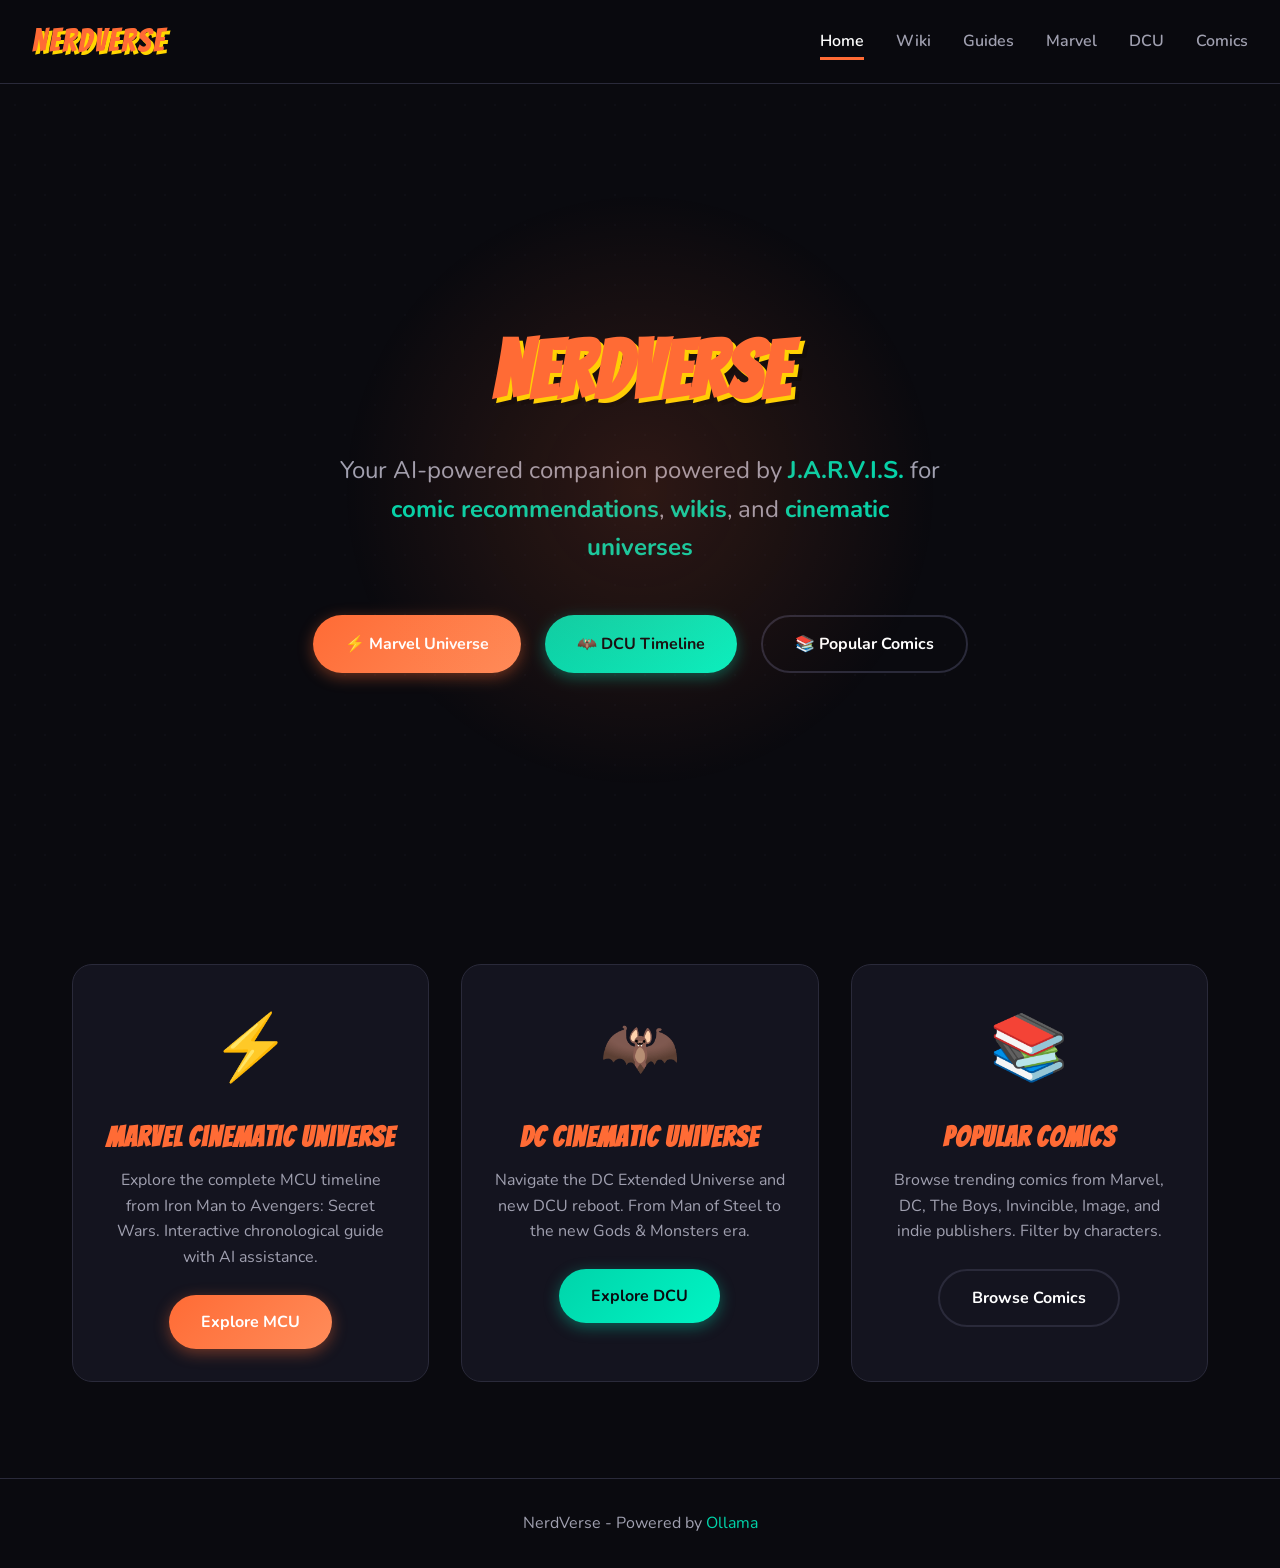
==== index.html @ 4a299fa4 "timeline" ====
<!DOCTYPE html>
<html lang="en">
<head>
    <meta charset="UTF-8">
    <meta name="viewport" content="width=device-width, initial-scale=1.0">
    <title>ComicHelper - AI Comic Assistant</title>
    <link rel="preconnect" href="https://fonts.googleapis.com">
    <link rel="preconnect" href="https://fonts.gstatic.com" crossorigin>
    <link href="https://fonts.googleapis.com/css2?family=Bangers&family=Nunito:wght@400;600;700&family=JetBrains+Mono:wght@400;500&display=swap" rel="stylesheet">
    <link rel="stylesheet" href="css/styles.css">
</head>
<body>
    <!-- Navigation -->
    <nav>
        <div class="logo" onclick="navigateTo('index')">NerdVerse</div>
        <ul class="nav-links" id="nav-links">
            <li><a href="index.html" class="active" data-page="home">Home</a></li>
            <li><a href="wiki.html" data-page="wiki">Wiki</a></li>
            <li><a href="guides.html" data-page="guides">Guides</a></li>
            <li><a href="marvel.html" data-page="marvel">Marvel</a></li>
            <li><a href="dcu.html" data-page="dcu">DCU</a></li>
            <li><a href="comics.html" data-page="comics">Comics</a></li>
        </ul>
        <div class="mobile-menu" onclick="toggleMobileMenu()">
            <span></span>
            <span></span>
            <span></span>
        </div>
    </nav>

    <!-- Main Content -->
    <main>
        <!-- Hero Section -->
        <section class="hero">
            <h1>NerdVerse</h1>
            <p class="tagline">Your AI-powered companion powered by <span>J.A.R.V.I.S.</span> for <span>comic recommendations</span>, <span>wikis</span>, and <span>cinematic universes</span></p>
            <div class="hero-buttons">
                <button class="btn btn-primary" onclick="navigateTo('marvel')">⚡ Marvel Universe</button>
                <button class="btn btn-secondary" onclick="navigateTo('dcu')">🦇 DCU Timeline</button>
                <button class="btn btn-outline" onclick="navigateTo('comics')">📚 Popular Comics</button>
            </div>
        </section>

        <!-- Assistant Cards -->
        <div class="assistant-grid">
            <div class="assistant-card" onclick="navigateTo('marvel')">
                <div class="assistant-icon">⚡</div>
                <h3>Marvel Cinematic Universe</h3>
                <p>Explore the complete MCU timeline from Iron Man to Avengers: Secret Wars. Interactive chronological guide with AI assistance.</p>
                <button class="btn btn-primary">Explore MCU</button>
            </div>
            <div class="assistant-card" onclick="navigateTo('dcu')">
                <div class="assistant-icon">🦇</div>
                <h3>DC Cinematic Universe</h3>
                <p>Navigate the DC Extended Universe and new DCU reboot. From Man of Steel to the new Gods & Monsters era.</p>
                <button class="btn btn-secondary">Explore DCU</button>
            </div>
            <div class="assistant-card" onclick="navigateTo('comics')">
                <div class="assistant-icon">📚</div>
                <h3>Popular Comics</h3>
                <p>Browse trending comics from Marvel, DC, The Boys, Invincible, Image, and indie publishers. Filter by characters.</p>
                <button class="btn btn-outline">Browse Comics</button>
            </div>
        </div>
    </main>

    <!-- Footer -->
    <footer>
        <p>NerdVerse - Powered by <a href="https://ollama.com" target="_blank">Ollama</a></p>
    </footer>

    <script src="js/main.js"></script>
</body>
</html>
---- css/styles.css ----
/* ComicHelper - Main Stylesheet */

/* CSS Variables */
:root {
    --bg: #0a0a0f;
    --surface: #14141f;
    --surface-elevated: #1e1e2e;
    --primary: #ff6b35;
    --secondary: #00d4aa;
    --accent: #ffd700;
    --text-primary: #ffffff;
    --text-secondary: #a0a0b0;
    --border: #2a2a3a;
    --error: #ff4757;
}

/* Reset & Base */
* {
    margin: 0;
    padding: 0;
    box-sizing: border-box;
}

body {
    font-family: 'Nunito', sans-serif;
    background-color: var(--bg);
    color: var(--text-primary);
    min-height: 100vh;
    overflow-x: hidden;
    line-height: 1.6;
}

/* Dot Pattern Background */
body::before {
    content: '';
    position: fixed;
    top: 0;
    left: 0;
    width: 100%;
    height: 100%;
    background-image: radial-gradient(circle, var(--border) 1px, transparent 1px);
    background-size: 30px 30px;
    opacity: 0.15;
    pointer-events: none;
    z-index: -1;
}

/* Typography */
h1, h2, h3, h4 {
    font-family: 'Bangers', cursive;
    letter-spacing: 1px;
}

h1 { font-size: 3.5rem; }
h2 { font-size: 2.5rem; }
h3 { font-size: 1.75rem; }
h4 { font-size: 1.25rem; }

a {
    color: var(--secondary);
    text-decoration: none;
    transition: color 0.3s ease;
}

a:hover {
    color: var(--primary);
}

/* Navigation */
nav {
    position: fixed;
    top: 0;
    left: 0;
    right: 0;
    background: rgba(10, 10, 15, 0.95);
    backdrop-filter: blur(10px);
    border-bottom: 1px solid var(--border);
    padding: 1rem 2rem;
    display: flex;
    justify-content: space-between;
    align-items: center;
    z-index: 1000;
}

.logo {
    font-family: 'Bangers', cursive;
    font-size: 2rem;
    color: var(--primary);
    text-shadow: 3px 3px 0 var(--accent);
    letter-spacing: 2px;
    cursor: pointer;
    transition: transform 0.3s ease;
}

.logo:hover {
    transform: scale(1.05) rotate(-2deg);
}

.nav-links {
    display: flex;
    gap: 2rem;
    list-style: none;
}

.nav-links a {
    color: var(--text-secondary);
    text-decoration: none;
    font-weight: 600;
    position: relative;
    padding: 0.5rem 0;
    transition: color 0.3s ease;
}

.nav-links a::after {
    content: '';
    position: absolute;
    bottom: 0;
    left: 0;
    width: 0;
    height: 3px;
    background: var(--primary);
    transition: width 0.3s ease;
}

.nav-links a:hover,
.nav-links a.active {
    color: var(--text-primary);
}

.nav-links a:hover::after,
.nav-links a.active::after {
    width: 100%;
}

.mobile-menu {
    display: none;
    flex-direction: column;
    gap: 5px;
    cursor: pointer;
    padding: 5px;
}

.mobile-menu span {
    width: 25px;
    height: 3px;
    background: var(--text-primary);
    transition: 0.3s;
}

/* Main Content */
main {
    padding-top: 80px;
    min-height: calc(100vh - 80px);
}

/* Hero Section */
.hero {
    min-height: calc(100vh - 80px);
    display: flex;
    flex-direction: column;
    justify-content: center;
    align-items: center;
    text-align: center;
    padding: 2rem;
    position: relative;
    overflow: hidden;
}

.hero::before {
    content: '';
    position: absolute;
    top: 50%;
    left: 50%;
    transform: translate(-50%, -50%);
    width: 600px;
    height: 600px;
    background: radial-gradient(circle, rgba(255, 107, 53, 0.15) 0%, transparent 70%);
    animation: pulse 4s ease-in-out infinite;
}

@keyframes pulse {
    0%, 100% { transform: translate(-50%, -50%) scale(1); opacity: 0.5; }
    50% { transform: translate(-50%, -50%) scale(1.2); opacity: 0.8; }
}

.hero h1 {
    font-family: 'Bangers', cursive;
    font-size: 5rem;
    color: var(--primary);
    text-shadow: 4px 4px 0 var(--accent), 8px 8px 0 rgba(0,0,0,0.3);
    margin-bottom: 1rem;
    animation: slideIn 1s ease;
}

@keyframes slideIn {
    from {
        transform: translateX(-100px);
        opacity: 0;
    }
    to {
        transform: translateX(0);
        opacity: 1;
    }
}

.hero .tagline {
    font-size: 1.5rem;
    color: var(--text-secondary);
    margin-bottom: 3rem;
    max-width: 600px;
}

.hero .tagline span {
    color: var(--secondary);
    font-weight: 700;
}

.hero-buttons {
    display: flex;
    gap: 1.5rem;
    flex-wrap: wrap;
    justify-content: center;
}

/* Buttons */
.btn {
    padding: 1rem 2rem;
    border: none;
    border-radius: 50px;
    font-family: 'Nunito', sans-serif;
    font-weight: 700;
    font-size: 1rem;
    cursor: pointer;
    transition: all 0.3s ease;
    text-decoration: none;
    display: inline-flex;
    align-items: center;
    gap: 0.5rem;
}

.btn-primary {
    background: linear-gradient(135deg, var(--primary), #ff8c5a);
    color: white;
    box-shadow: 0 4px 15px rgba(255, 107, 53, 0.4);
}

.btn-primary:hover {
    transform: translateY(-3px);
    box-shadow: 0 8px 25px rgba(255, 107, 53, 0.6);
}

.btn-secondary {
    background: linear-gradient(135deg, var(--secondary), #00f5c4);
    color: var(--bg);
    box-shadow: 0 4px 15px rgba(0, 212, 170, 0.4);
}

.btn-secondary:hover {
    transform: translateY(-3px);
    box-shadow: 0 8px 25px rgba(0, 212, 170, 0.6);
}

.btn-outline {
    background: transparent;
    border: 2px solid var(--border);
    color: var(--text-primary);
}

.btn-outline:hover {
    border-color: var(--primary);
    color: var(--primary);
}

.btn:disabled {
    opacity: 0.5;
    cursor: not-allowed;
}

/* Assistant Cards Grid */
.assistant-grid {
    display: grid;
    grid-template-columns: repeat(auto-fit, minmax(300px, 1fr));
    gap: 2rem;
    padding: 4rem 2rem;
    max-width: 1200px;
    margin: 0 auto;
}

.assistant-card {
    background: var(--surface);
    border: 1px solid var(--border);
    border-radius: 20px;
    padding: 2rem;
    text-align: center;
    transition: all 0.4s ease;
    cursor: pointer;
    position: relative;
    overflow: hidden;
}

.assistant-card::before {
    content: '';
    position: absolute;
    top: 0;
    left: 0;
    right: 0;
    height: 4px;
    background: linear-gradient(90deg, var(--primary), var(--secondary));
    transform: scaleX(0);
    transition: transform 0.4s ease;
}

.assistant-card:hover {
    transform: translateY(-10px);
    box-shadow: 0 20px 40px rgba(255, 107, 53, 0.2);
    border-color: var(--primary);
}

.assistant-card:hover::before {
    transform: scaleX(1);
}

.assistant-icon {
    font-size: 4rem;
    margin-bottom: 1rem;
}

.assistant-card h3 {
    font-family: 'Bangers', cursive;
    font-size: 1.75rem;
    color: var(--primary);
    margin-bottom: 0.5rem;
    letter-spacing: 1px;
}

.assistant-card p {
    color: var(--text-secondary);
    margin-bottom: 1.5rem;
    line-height: 1.6;
}

/* Chat Interface */
.chat-container {
    max-width: 900px;
    margin: 0 auto;
    padding: 2rem;
    height: calc(100vh - 160px);
    display: flex;
    flex-direction: column;
}

.chat-header {
    text-align: center;
    margin-bottom: 1.5rem;
}

.chat-header h2 {
    font-family: 'Bangers', cursive;
    font-size: 2.5rem;
    color: var(--primary);
    margin-bottom: 0.5rem;
}

.chat-header p {
    color: var(--text-secondary);
}

.chat-messages {
    flex: 1;
    overflow-y: auto;
    padding: 1rem;
    background: var(--surface);
    border-radius: 20px;
    border: 1px solid var(--border);
    margin-bottom: 1rem;
    display: flex;
    flex-direction: column;
    gap: 1rem;
}

.message {
    max-width: 80%;
    padding: 1rem 1.5rem;
    border-radius: 20px;
    position: relative;
    animation: messageIn 0.3s ease;
}

@keyframes messageIn {
    from {
        opacity: 0;
        transform: translateY(10px);
    }
    to {
        opacity: 1;
        transform: translateY(0);
    }
}

.message.user {
    align-self: flex-end;
    background: linear-gradient(135deg, var(--primary), #ff8c5a);
    color: white;
    border-bottom-right-radius: 5px;
}

.message.ai {
    align-self: flex-start;
    background: var(--surface-elevated);
    border: 1px solid var(--border);
    border-bottom-left-radius: 5px;
}

.message.ai::before {
    content: '🤖';
    position: absolute;
    top: -10px;
    left: -10px;
    font-size: 1.5rem;
}

.message p {
    line-height: 1.6;
    white-space: pre-wrap;
}

/* Typing Indicator */
.typing-indicator {
    display: flex;
    gap: 0.5rem;
    padding: 1rem;
}

.typing-indicator span {
    width: 10px;
    height: 10px;
    background: var(--secondary);
    border-radius: 50%;
    animation: bounce 1.4s infinite ease-in-out;
}

.typing-indicator span:nth-child(1) { animation-delay: 0s; }
.typing-indicator span:nth-child(2) { animation-delay: 0.2s; }
.typing-indicator span:nth-child(3) { animation-delay: 0.4s; }

@keyframes bounce {
    0%, 80%, 100% { transform: translateY(0); }
    40% { transform: translateY(-10px); }
}

/* Chat Input */
.chat-input {
    display: flex;
    gap: 1rem;
    padding: 1rem;
    background: var(--surface);
    border-radius: 50px;
    border: 1px solid var(--border);
}

.chat-input input {
    flex: 1;
    background: transparent;
    border: none;
    color: var(--text-primary);
    font-family: 'Nunito', sans-serif;
    font-size: 1rem;
    padding: 0.5rem 1rem;
    outline: none;
}

.chat-input input::placeholder {
    color: var(--text-secondary);
}

.chat-input button {
    padding: 0.75rem 1.5rem;
    border: none;
    border-radius: 50px;
    background: var(--primary);
    color: white;
    font-weight: 700;
    cursor: pointer;
    transition: all 0.3s ease;
}

.chat-input button:hover:not(:disabled) {
    background: #ff8c5a;
    transform: scale(1.05);
}

/* Quick Prompts */
.quick-prompts {
    display: flex;
    gap: 0.5rem;
    flex-wrap: wrap;
    margin-bottom: 1rem;
}

.quick-prompt {
    padding: 0.5rem 1rem;
    background: var(--surface-elevated);
    border: 1px solid var(--border);
    border-radius: 20px;
    color: var(--text-secondary);
    font-size: 0.875rem;
    cursor: pointer;
    transition: all 0.3s ease;
}

.quick-prompt:hover {
    border-color: var(--secondary);
    color: var(--secondary);
}

/* Recommendations Page */
.recommendations-container {
    max-width: 1000px;
    margin: 0 auto;
    padding: 2rem;
}

.recommendations-header {
    text-align: center;
    margin-bottom: 3rem;
}

.recommendations-header h2 {
    font-family: 'Bangers', cursive;
    font-size: 3rem;
    color: var(--primary);
    margin-bottom: 0.5rem;
}

.filter-section {
    background: var(--surface);
    border: 1px solid var(--border);
    border-radius: 20px;
    padding: 2rem;
    margin-bottom: 2rem;
}

.filter-group {
    margin-bottom: 1.5rem;
}

.filter-group label {
    display: block;
    color: var(--text-secondary);
    margin-bottom: 0.5rem;
    font-weight: 600;
}

.filter-group select {
    width: 100%;
    padding: 1rem;
    background: var(--surface-elevated);
    border: 1px solid var(--border);
    border-radius: 10px;
    color: var(--text-primary);
    font-family: 'Nunito', sans-serif;
    font-size: 1rem;
    cursor: pointer;
    transition: border-color 0.3s ease;
}

.filter-group select:focus {
    outline: none;
    border-color: var(--primary);
}

.genre-tags {
    display: flex;
    gap: 0.75rem;
    flex-wrap: wrap;
}

.genre-tag {
    padding: 0.5rem 1rem;
    background: var(--surface-elevated);
    border: 1px solid var(--border);
    border-radius: 20px;
    cursor: pointer;
    transition: all 0.3s ease;
    font-size: 0.875rem;
}

.genre-tag:hover {
    border-color: var(--secondary);
}

.genre-tag.selected {
    background: var(--secondary);
    color: var(--bg);
    border-color: var(--secondary);
}

/* Results Grid */
.results-grid {
    display: grid;
    grid-template-columns: repeat(auto-fill, minmax(200px, 1fr));
    gap: 1.5rem;
    margin-top: 2rem;
}

.comic-card {
    background: var(--surface);
    border: 1px solid var(--border);
    border-radius: 15px;
    overflow: hidden;
    transition: all 0.3s ease;
    cursor: pointer;
}

.comic-card:hover {
    transform: translateY(-5px);
    box-shadow: 0 15px 30px rgba(255, 107, 53, 0.2);
    border-color: var(--primary);
}

.comic-cover {
    height: 200px;
    background: linear-gradient(135deg, var(--surface-elevated), var(--border));
    display: flex;
    align-items: center;
    justify-content: center;
    font-size: 4rem;
}

.comic-info {
    padding: 1rem;
}

.comic-info h4 {
    font-family: 'Bangers', cursive;
    color: var(--primary);
    margin-bottom: 0.25rem;
}

.comic-info p {
    color: var(--text-secondary);
    font-size: 0.875rem;
}

/* Marvel Card Styles */
.marvel-card .comic-cover {
    height: 280px;
    background: linear-gradient(135deg, var(--surface-elevated), var(--border));
    overflow: hidden;
}

.marvel-card .comic-cover img {
    width: 100%;
    height: 100%;
    object-fit: cover;
}

.marvel-card .comic-cover .no-image {
    font-size: 4rem;
    opacity: 0.5;
}

.marvel-card .comic-series {
    color: var(--secondary);
    font-size: 0.8rem;
    text-transform: uppercase;
    letter-spacing: 1px;
}

.marvel-card .comic-meta {
    display: flex;
    gap: 1rem;
    margin: 0.5rem 0;
    font-size: 0.85rem;
}

.marvel-card .price {
    color: var(--accent);
    font-weight: bold;
}

.marvel-card .pages {
    color: var(--text-secondary);
}

.marvel-card .comic-description {
    font-size: 0.8rem;
    color: var(--text-secondary);
    margin: 0.5rem 0;
    line-height: 1.4;
}

.marvel-card .comic-characters {
    display: flex;
    flex-wrap: wrap;
    gap: 0.25rem;
    margin-top: 0.5rem;
}

.marvel-card .character-tag {
    background: var(--surface-elevated);
    color: var(--secondary);
    padding: 0.2rem 0.5rem;
    border-radius: 20px;
    font-size: 0.7rem;
}

.marvel-card .ai-reason {
    background: rgba(0, 212, 170, 0.1);
    border-left: 3px solid var(--secondary);
    padding: 0.5rem;
    margin-top: 0.5rem;
    font-size: 0.8rem;
    color: var(--secondary);
    font-style: italic;
}

.ai-badge {
    display: inline-block;
    background: var(--secondary);
    color: var(--bg);
    padding: 0.25rem 0.75rem;
    border-radius: 20px;
    font-size: 0.75rem;
    font-weight: bold;
    margin-left: 1rem;
}

.ai-analysis {
    background: var(--surface);
    border: 1px solid var(--border);
    border-radius: 10px;
    padding: 1.5rem;
    margin-top: 2rem;
}

.ai-analysis h4 {
    color: var(--secondary);
    margin-bottom: 0.5rem;
}

.ai-analysis p {
    color: var(--text-secondary);
    line-height: 1.6;
}

/* Error Message */
.error-message {
    background: rgba(255, 107, 53, 0.1);
    border: 1px solid var(--primary);
    border-radius: 10px;
    padding: 1rem;
    text-align: center;
    color: var(--primary);
    margin: 1rem 0;
}

/* Footer */
footer {
    text-align: center;
    padding: 2rem;
    color: var(--text-secondary);
    border-top: 1px solid var(--border);
    margin-top: 2rem;
}

/* Page Title Section */
.page-title {
    text-align: center;
    padding: 3rem 2rem 2rem;
}

.page-title h1 {
    font-family: 'Bangers', cursive;
    font-size: 3rem;
    color: var(--primary);
    text-shadow: 3px 3px 0 var(--accent);
    margin-bottom: 0.5rem;
}

.page-title p {
    color: var(--text-secondary);
    font-size: 1.125rem;
}

/* Back Button */
.back-btn {
    display: inline-flex;
    align-items: center;
    gap: 0.5rem;
    color: var(--text-secondary);
    margin-bottom: 1rem;
    cursor: pointer;
    transition: color 0.3s ease;
}

.back-btn:hover {
    color: var(--primary);
}

/* Mobile Responsive */
@media (max-width: 768px) {
    .nav-links {
        display: none;
        position: absolute;
        top: 100%;
        left: 0;
        right: 0;
        background: var(--surface);
        flex-direction: column;
        padding: 1rem;
        gap: 0;
    }

    .nav-links.active {
        display: flex;
    }

    .nav-links li {
        padding: 1rem;
        border-bottom: 1px solid var(--border);
    }

    .mobile-menu {
        display: flex;
    }

    .hero h1 {
        font-size: 3rem;
    }

    .hero .tagline {
        font-size: 1.125rem;
    }

    .assistant-grid {
        grid-template-columns: 1fr;
    }

    .chat-container {
        padding: 1rem;
    }

    .message {
        max-width: 90%;
    }

    .page-title h1 {
        font-size: 2rem;
    }

    .recommendations-header h2 {
        font-size: 2rem;
    }
}
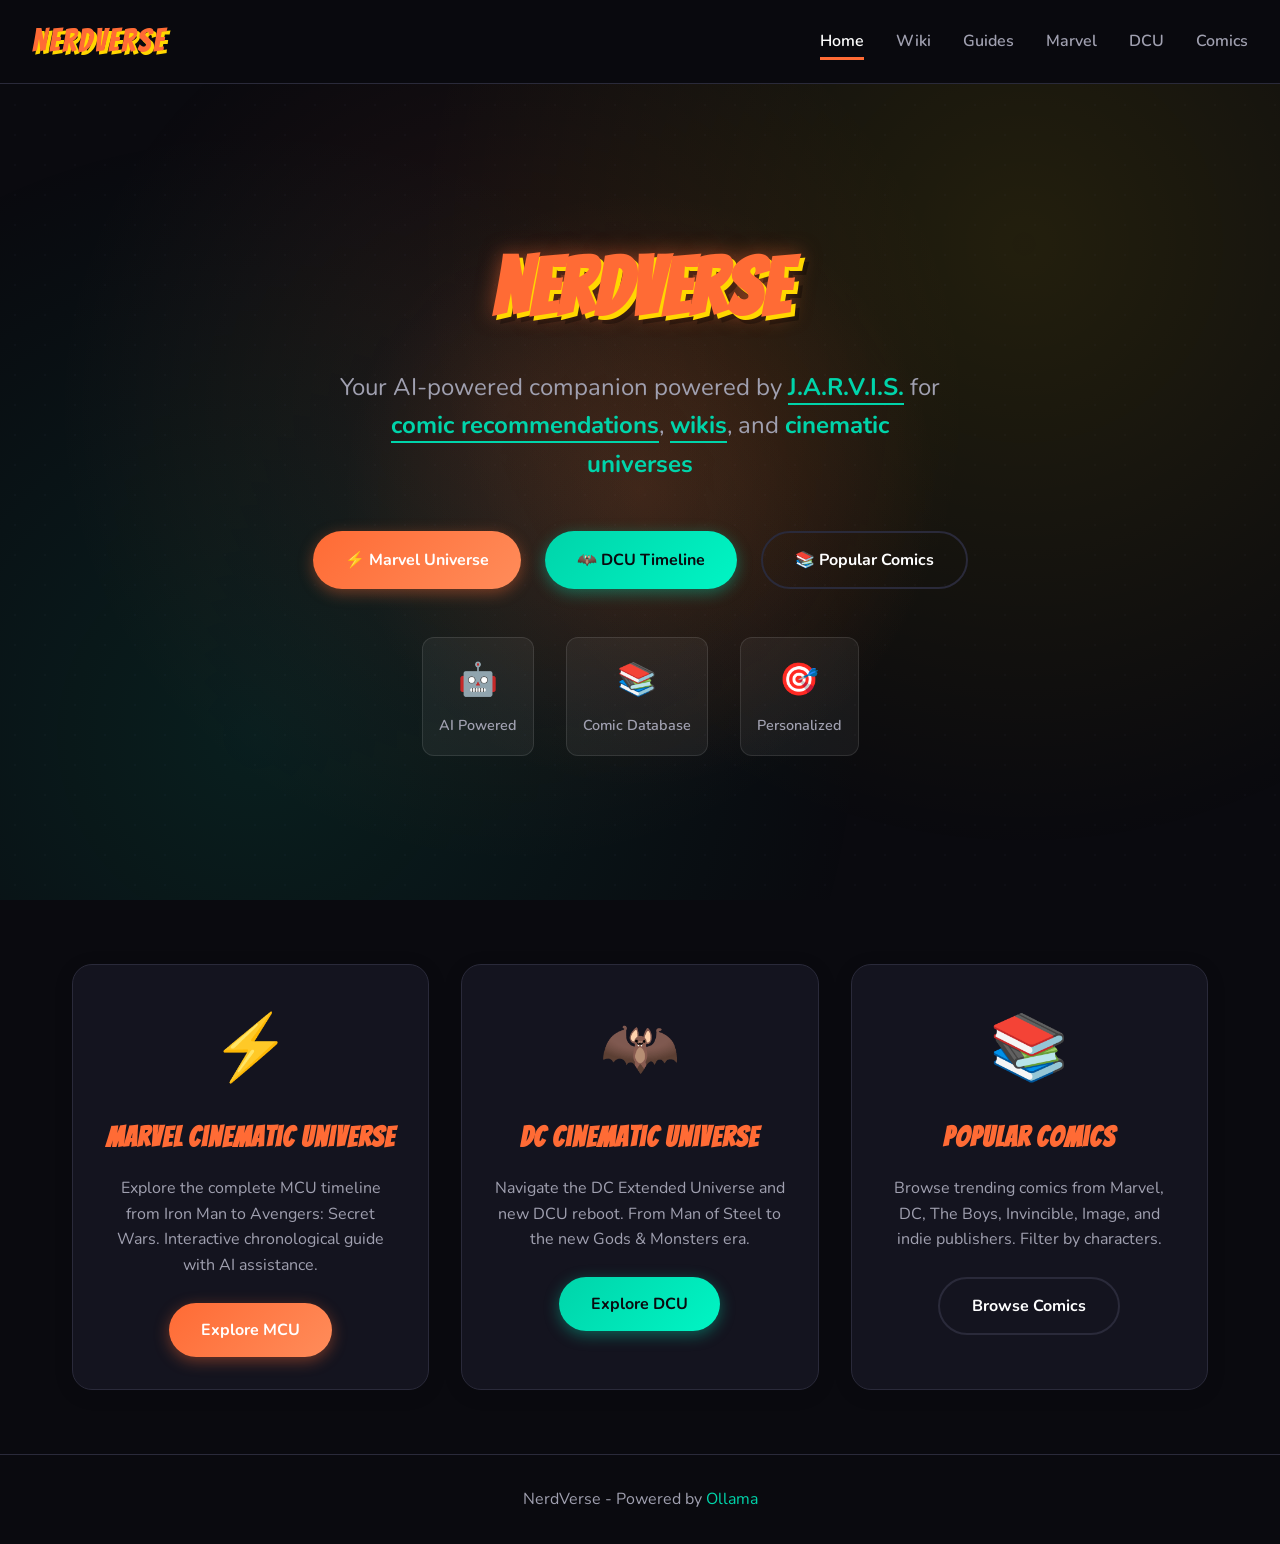
==== commit 00e7b224: "html and style improvement" ====
--- a/index.html
+++ b/index.html
@@ -3,7 +3,7 @@
 <head>
     <meta charset="UTF-8">
     <meta name="viewport" content="width=device-width, initial-scale=1.0">
-    <title>ComicHelper - AI Comic Assistant</title>
+    <title>NerdVerse - AI Comic Assistant</title>
     <link rel="preconnect" href="https://fonts.googleapis.com">
     <link rel="preconnect" href="https://fonts.gstatic.com" crossorigin>
     <link href="https://fonts.googleapis.com/css2?family=Bangers&family=Nunito:wght@400;600;700&family=JetBrains+Mono:wght@400;500&display=swap" rel="stylesheet">
@@ -39,6 +39,20 @@
                 <button class="btn btn-secondary" onclick="navigateTo('dcu')">🦇 DCU Timeline</button>
                 <button class="btn btn-outline" onclick="navigateTo('comics')">📚 Popular Comics</button>
             </div>
+            <div class="hero-stats">
+                <div class="stat">
+                    <span class="stat-number">🤖</span>
+                    <span class="stat-label">AI Powered</span>
+                </div>
+                <div class="stat">
+                    <span class="stat-number">📚</span>
+                    <span class="stat-label">Comic Database</span>
+                </div>
+                <div class="stat">
+                    <span class="stat-number">🎯</span>
+                    <span class="stat-label">Personalized</span>
+                </div>
+            </div>
         </section>
 
         <!-- Assistant Cards -->
--- a/css/styles.css
+++ b/css/styles.css
@@ -178,18 +178,43 @@
     animation: pulse 4s ease-in-out infinite;
 }
 
-@keyframes pulse {
-    0%, 100% { transform: translate(-50%, -50%) scale(1); opacity: 0.5; }
-    50% { transform: translate(-50%, -50%) scale(1.2); opacity: 0.8; }
+.hero::after {
+    content: '';
+    position: absolute;
+    top: 0;
+    left: 0;
+    right: 0;
+    bottom: 0;
+    background: 
+        radial-gradient(circle at 20% 80%, rgba(0, 212, 170, 0.1) 0%, transparent 50%),
+        radial-gradient(circle at 80% 20%, rgba(255, 215, 0, 0.1) 0%, transparent 50%),
+        radial-gradient(circle at 40% 40%, rgba(255, 107, 53, 0.1) 0%, transparent 50%);
+    animation: float 6s ease-in-out infinite;
+}
+
+@keyframes float {
+    0%, 100% { transform: translateY(0px) rotate(0deg); }
+    33% { transform: translateY(-10px) rotate(1deg); }
+    66% { transform: translateY(5px) rotate(-1deg); }
 }
 
 .hero h1 {
     font-family: 'Bangers', cursive;
     font-size: 5rem;
     color: var(--primary);
-    text-shadow: 4px 4px 0 var(--accent), 8px 8px 0 rgba(0,0,0,0.3);
+    text-shadow: 
+        4px 4px 0 var(--accent), 
+        8px 8px 0 rgba(0,0,0,0.3),
+        0 0 20px rgba(255, 107, 53, 0.5);
     margin-bottom: 1rem;
-    animation: slideIn 1s ease;
+    animation: slideIn 1s ease, glow 2s ease-in-out infinite alternate;
+    position: relative;
+    z-index: 2;
+}
+
+@keyframes glow {
+    from { text-shadow: 4px 4px 0 var(--accent), 8px 8px 0 rgba(0,0,0,0.3), 0 0 20px rgba(255, 107, 53, 0.5); }
+    to { text-shadow: 4px 4px 0 var(--accent), 8px 8px 0 rgba(0,0,0,0.3), 0 0 30px rgba(255, 107, 53, 0.8); }
 }
 
 @keyframes slideIn {
@@ -208,11 +233,41 @@
     color: var(--text-secondary);
     margin-bottom: 3rem;
     max-width: 600px;
+    position: relative;
+    z-index: 2;
+    animation: fadeInUp 1.5s ease 0.5s both;
+}
+
+@keyframes fadeInUp {
+    from {
+        transform: translateY(30px);
+        opacity: 0;
+    }
+    to {
+        transform: translateY(0);
+        opacity: 1;
+    }
 }
 
 .hero .tagline span {
     color: var(--secondary);
     font-weight: 700;
+    position: relative;
+}
+
+.hero .tagline span::after {
+    content: '';
+    position: absolute;
+    bottom: -2px;
+    left: 0;
+    width: 0;
+    height: 2px;
+    background: var(--secondary);
+    animation: underline 2s ease 1s both;
+}
+
+@keyframes underline {
+    to { width: 100%; }
 }
 
 .hero-buttons {
@@ -220,6 +275,67 @@
     gap: 1.5rem;
     flex-wrap: wrap;
     justify-content: center;
+    position: relative;
+    z-index: 2;
+    animation: fadeInUp 1.5s ease 1s both;
+}
+
+.hero-stats {
+    display: flex;
+    gap: 2rem;
+    justify-content: center;
+    margin-top: 3rem;
+    position: relative;
+    z-index: 2;
+    animation: fadeInUp 1.5s ease 1.5s both;
+}
+
+.stat {
+    text-align: center;
+    padding: 1rem;
+    background: rgba(255, 255, 255, 0.05);
+    border-radius: 12px;
+    border: 1px solid rgba(255, 255, 255, 0.1);
+    backdrop-filter: blur(10px);
+}
+
+.stat-number {
+    font-size: 2rem;
+    display: block;
+    margin-bottom: 0.5rem;
+}
+
+.stat-label {
+    font-size: 0.9rem;
+    color: var(--text-secondary);
+    font-weight: 600;
+}
+
+/* Responsive Design */
+@media (max-width: 768px) {
+    .hero h1 {
+        font-size: 3rem;
+    }
+    
+    .hero .tagline {
+        font-size: 1.2rem;
+    }
+    
+    .hero-buttons {
+        flex-direction: column;
+        align-items: center;
+    }
+    
+    .hero-stats {
+        flex-direction: column;
+        gap: 1rem;
+        margin-top: 2rem;
+    }
+    
+    .assistant-grid {
+        grid-template-columns: 1fr;
+        gap: 1.5rem;
+    }
 }
 
 /* Buttons */
@@ -279,11 +395,11 @@
 /* Assistant Cards Grid */
 .assistant-grid {
     display: grid;
-    grid-template-columns: repeat(auto-fit, minmax(300px, 1fr));
+    grid-template-columns: repeat(auto-fit, minmax(350px, 1fr));
     gap: 2rem;
-    padding: 4rem 2rem;
     max-width: 1200px;
-    margin: 0 auto;
+    margin: 4rem auto;
+    padding: 0 2rem;
 }
 
 .assistant-card {
@@ -292,51 +408,70 @@
     border-radius: 20px;
     padding: 2rem;
     text-align: center;
-    transition: all 0.4s ease;
+    transition: all 0.4s cubic-bezier(0.175, 0.885, 0.32, 1.275);
     cursor: pointer;
     position: relative;
     overflow: hidden;
+    box-shadow: 0 4px 20px rgba(0, 0, 0, 0.1);
 }
 
 .assistant-card::before {
     content: '';
     position: absolute;
     top: 0;
-    left: 0;
-    right: 0;
-    height: 4px;
-    background: linear-gradient(90deg, var(--primary), var(--secondary));
-    transform: scaleX(0);
-    transition: transform 0.4s ease;
+    left: -100%;
+    width: 100%;
+    height: 100%;
+    background: linear-gradient(90deg, transparent, rgba(255, 107, 53, 0.1), transparent);
+    transition: left 0.5s ease;
 }
 
 .assistant-card:hover {
-    transform: translateY(-10px);
-    box-shadow: 0 20px 40px rgba(255, 107, 53, 0.2);
+    transform: translateY(-10px) scale(1.02);
     border-color: var(--primary);
+    box-shadow: 
+        0 20px 40px rgba(0, 0, 0, 0.2),
+        0 0 30px rgba(255, 107, 53, 0.2);
 }
 
 .assistant-card:hover::before {
-    transform: scaleX(1);
+    left: 100%;
 }
 
 .assistant-icon {
     font-size: 4rem;
     margin-bottom: 1rem;
+    display: block;
+    transition: transform 0.3s ease;
+}
+
+.assistant-card:hover .assistant-icon {
+    transform: scale(1.1) rotate(5deg);
 }
 
 .assistant-card h3 {
     font-family: 'Bangers', cursive;
     font-size: 1.75rem;
     color: var(--primary);
-    margin-bottom: 0.5rem;
-    letter-spacing: 1px;
+    margin-bottom: 1rem;
+    position: relative;
 }
 
 .assistant-card p {
     color: var(--text-secondary);
     margin-bottom: 1.5rem;
     line-height: 1.6;
+    position: relative;
+}
+
+.assistant-card .btn {
+    margin-top: auto;
+    transition: all 0.3s ease;
+}
+
+.assistant-card:hover .btn {
+    transform: translateY(-2px);
+    box-shadow: 0 8px 25px rgba(255, 107, 53, 0.4);
 }
 
 /* Chat Interface */
@@ -511,6 +646,130 @@
 .quick-prompt:hover {
     border-color: var(--secondary);
     color: var(--secondary);
+}
+
+.tts-controls {
+    display: grid;
+    grid-template-columns: minmax(220px, 1fr) minmax(240px, 1.4fr) auto auto;
+    gap: 0.75rem;
+    align-items: center;
+    padding: 1rem 1.25rem;
+    background: rgba(20, 20, 34, 0.95);
+    border: 1px solid rgba(255, 255, 255, 0.1);
+    border-radius: 28px;
+    margin-bottom: 1rem;
+}
+
+.tts-toggle {
+    display: flex;
+    align-items: center;
+    gap: 0.85rem;
+    cursor: pointer;
+    color: var(--text-primary);
+    min-width: 220px;
+}
+
+.tts-toggle input {
+    position: absolute;
+    opacity: 0;
+    width: 0;
+    height: 0;
+}
+
+.toggle-switch {
+    width: 48px;
+    height: 28px;
+    background: var(--border);
+    border-radius: 999px;
+    position: relative;
+    transition: background 0.3s ease;
+    flex-shrink: 0;
+}
+
+.toggle-switch::after {
+    content: '';
+    position: absolute;
+    top: 3px;
+    left: 3px;
+    width: 22px;
+    height: 22px;
+    border-radius: 50%;
+    background: white;
+    transition: transform 0.3s ease;
+    box-shadow: 0 3px 10px rgba(0, 0, 0, 0.22);
+}
+
+.tts-toggle input:checked + .toggle-switch {
+    background: linear-gradient(135deg, var(--secondary), #7bffcf);
+}
+
+.tts-toggle input:checked + .toggle-switch::after {
+    transform: translateX(20px);
+}
+
+.tts-label {
+    color: var(--text-secondary);
+    font-size: 0.95rem;
+    font-weight: 700;
+}
+
+.voice-select {
+    min-width: 240px;
+    max-width: 100%;
+    padding: 0.85rem 1rem;
+    border-radius: 999px;
+    border: 1px solid var(--border);
+    background: var(--bg);
+    color: var(--text-primary);
+    font-size: 0.95rem;
+    outline: none;
+    transition: border-color 0.3s ease, transform 0.2s ease;
+}
+
+.voice-select:focus {
+    border-color: var(--secondary);
+    transform: translateY(-1px);
+}
+
+.speaker-btn,
+.mute-btn {
+    min-width: 110px;
+    padding: 0.85rem 1.2rem;
+    border: none;
+    border-radius: 999px;
+    font-weight: 700;
+    cursor: pointer;
+    transition: transform 0.2s ease, box-shadow 0.2s ease, background 0.3s ease;
+}
+
+.speaker-btn {
+    background: linear-gradient(135deg, var(--primary), #ff8c5a);
+    color: white;
+}
+
+.mute-btn {
+    background: rgba(255, 255, 255, 0.08);
+    color: var(--text-secondary);
+    border: 1px solid rgba(255, 255, 255, 0.12);
+}
+
+.speaker-btn:hover,
+.mute-btn:hover {
+    transform: translateY(-1px);
+    box-shadow: 0 12px 22px rgba(0, 0, 0, 0.22);
+}
+
+@media (max-width: 860px) {
+    .tts-controls {
+        grid-template-columns: 1fr;
+    }
+
+    .tts-toggle,
+    .voice-select,
+    .speaker-btn,
+    .mute-btn {
+        width: 100%;
+    }
 }
 
 /* Recommendations Page */
@@ -625,6 +884,24 @@
     align-items: center;
     justify-content: center;
     font-size: 4rem;
+    overflow: hidden;
+    position: relative;
+}
+
+.comic-cover img {
+    width: 100%;
+    height: 100%;
+    object-fit: cover;
+    transition: transform 0.3s ease;
+}
+
+.comic-cover:hover img {
+    transform: scale(1.05);
+}
+
+.comic-icon {
+    font-size: 4rem;
+    color: var(--border);
 }
 
 .comic-info {
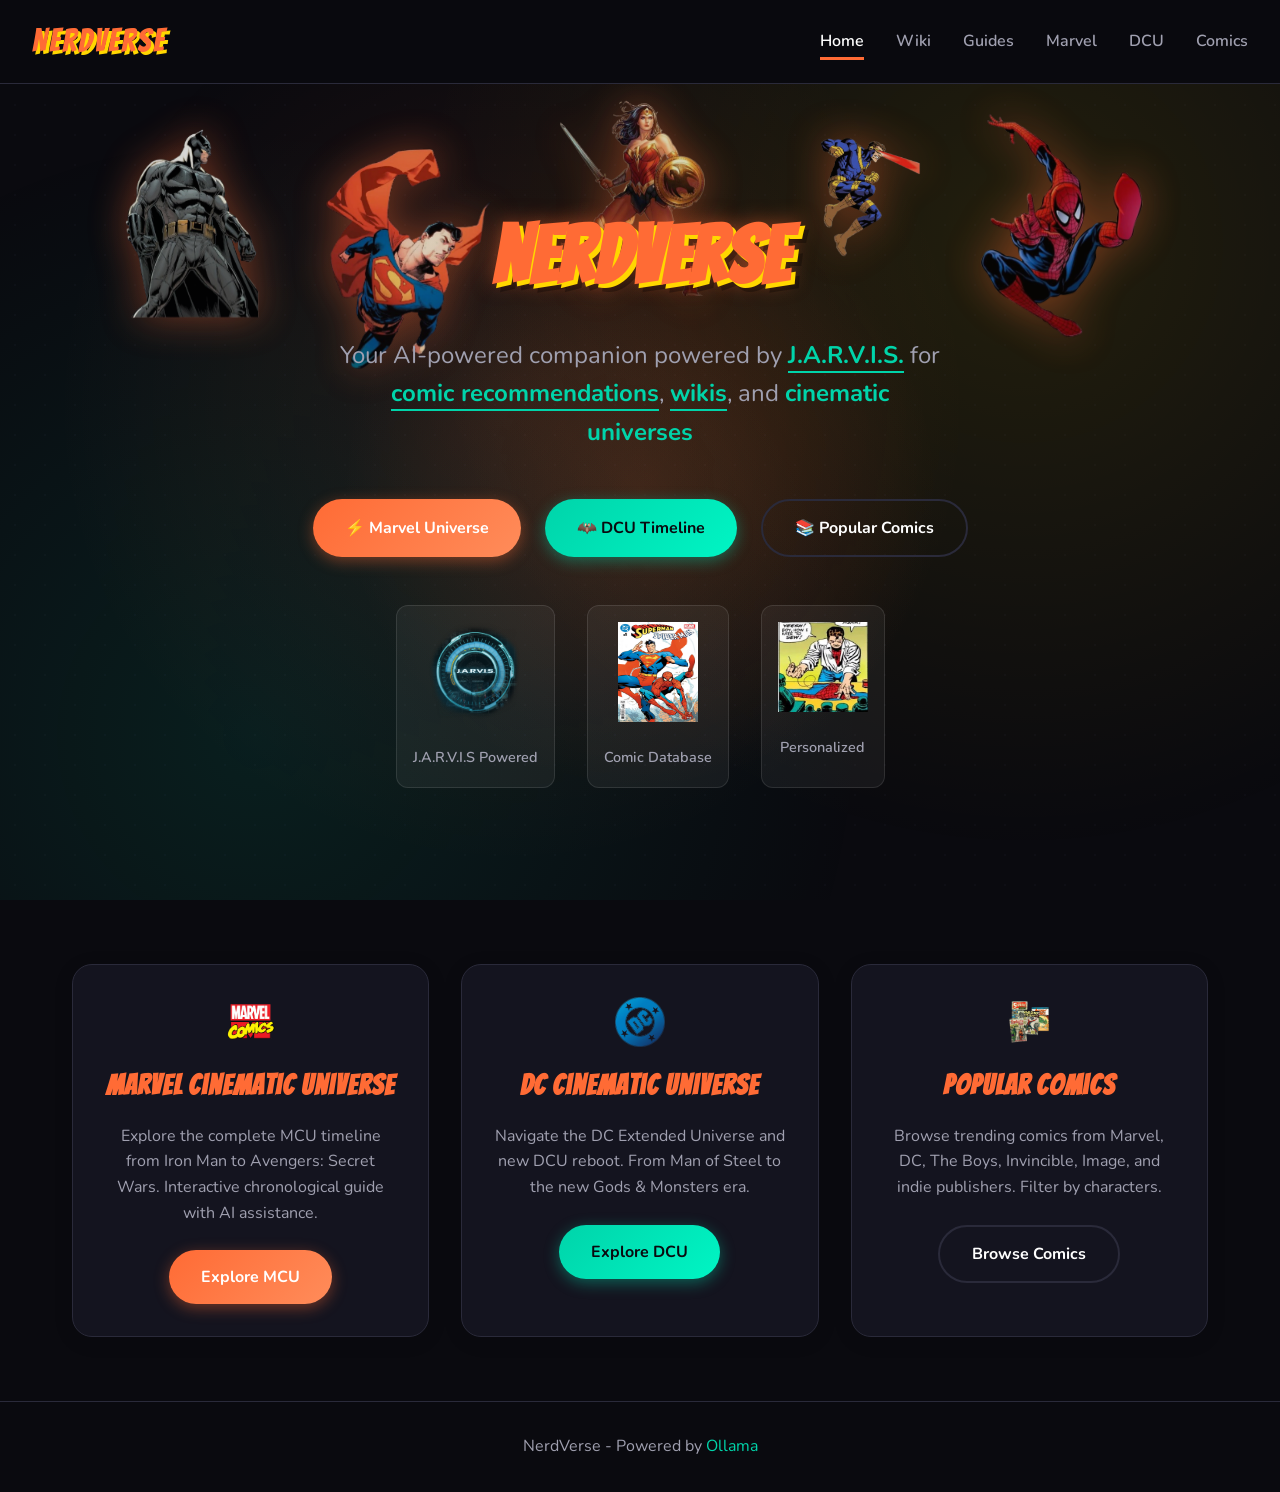
==== commit 87597642: "icon changes and fixes + resizing" ====
--- a/index.html
+++ b/index.html
@@ -32,6 +32,14 @@
     <main>
         <!-- Hero Section -->
         <section class="hero">
+            <!-- Floating Animated Images -->
+            <div class="floating-images">
+                <img src="images/batman.png" alt="Batman" class="floating-img floating-img-1">
+                <img src="images/spiderman.png" alt="Spider-Man" class="floating-img floating-img-2">
+                <img src="images/superman.png" alt="Superman" class="floating-img floating-img-3">
+                <img src="images/cyclops.png" alt="Cyclops" class="floating-img floating-img-4">
+                <img src="images/wonder.png" alt="Wonder Woman" class="floating-img floating-img-5">
+            </div>
             <h1>NerdVerse</h1>
             <p class="tagline">Your AI-powered companion powered by <span>J.A.R.V.I.S.</span> for <span>comic recommendations</span>, <span>wikis</span>, and <span>cinematic universes</span></p>
             <div class="hero-buttons">
@@ -41,15 +49,15 @@
             </div>
             <div class="hero-stats">
                 <div class="stat">
-                    <span class="stat-number">🤖</span>
-                    <span class="stat-label">AI Powered</span>
+                    <span class="stat-number"><img src="icons/jarvis.png" width="100" height="100"></span>
+                    <span class="stat-label">J.A.R.V.I.S Powered</span>
                 </div>
                 <div class="stat">
-                    <span class="stat-number">📚</span>
+                    <span class="stat-number"><img src="icons/superspider.jpeg" width="80" height="100"></span>
                     <span class="stat-label">Comic Database</span>
                 </div>
                 <div class="stat">
-                    <span class="stat-number">🎯</span>
+                    <span class="stat-number"><img src="icons/suit.png" width="90" height="90"></span>
                     <span class="stat-label">Personalized</span>
                 </div>
             </div>
@@ -58,19 +66,19 @@
         <!-- Assistant Cards -->
         <div class="assistant-grid">
             <div class="assistant-card" onclick="navigateTo('marvel')">
-                <div class="assistant-icon">⚡</div>
+                <div class="assistant-icon"><img src="icons/bigger icons/marvel.png"></div>
                 <h3>Marvel Cinematic Universe</h3>
                 <p>Explore the complete MCU timeline from Iron Man to Avengers: Secret Wars. Interactive chronological guide with AI assistance.</p>
                 <button class="btn btn-primary">Explore MCU</button>
             </div>
             <div class="assistant-card" onclick="navigateTo('dcu')">
-                <div class="assistant-icon">🦇</div>
+                <div class="assistant-icon"><img src="icons/bigger icons/dc.png"></div>
                 <h3>DC Cinematic Universe</h3>
                 <p>Navigate the DC Extended Universe and new DCU reboot. From Man of Steel to the new Gods & Monsters era.</p>
                 <button class="btn btn-secondary">Explore DCU</button>
             </div>
             <div class="assistant-card" onclick="navigateTo('comics')">
-                <div class="assistant-icon">📚</div>
+                <div class="assistant-icon"><img src="icons/bigger icons/comics.png"></div>
                 <h3>Popular Comics</h3>
                 <p>Browse trending comics from Marvel, DC, The Boys, Invincible, Image, and indie publishers. Filter by characters.</p>
                 <button class="btn btn-outline">Browse Comics</button>
--- a/css/styles.css
+++ b/css/styles.css
@@ -192,6 +192,97 @@
     animation: float 6s ease-in-out infinite;
 }
 
+/* Floating Hero Images */
+.floating-images {
+    position: absolute;
+    top: 0;
+    left: 0;
+    width: 100%;
+    height: 100%;
+    pointer-events: none;
+    z-index: 1;
+}
+
+.floating-img {
+    position: absolute;
+    width: 180px;
+    height: auto;
+    opacity: 0.85;
+    filter: drop-shadow(0 0 20px rgba(255, 107, 53, 0.5));
+    will-change: transform;
+    animation-fill-mode: both;
+}
+
+.floating-img-1 {
+    top: 5%;
+    left: 8%;
+    animation: floatAround1 6s ease-in-out infinite;
+}
+
+.floating-img-2 {
+    top: 3%;
+    right: 10%;
+    animation: floatAround2 7s ease-in-out infinite;
+}
+
+.floating-img-3 {
+    top: 8%;
+    left: 25%;
+    animation: floatAround3 8s ease-in-out infinite;
+}
+
+.floating-img-4 {
+    top: 6%;
+    right: 25%;
+    animation: floatAround4 6s ease-in-out infinite;
+}
+
+.floating-img-5 {
+    top: 2%;
+    left: 50%;
+    transform: translateX(-50%);
+    animation: floatAround5 9s ease-in-out infinite;
+}
+
+@keyframes floatAround1 {
+    0%, 100% { transform: translate(0, 0); }
+    50% { transform: translate(15px, 20px); }
+}
+
+@keyframes floatAround2 {
+    0%, 100% { transform: translate(0, 0); }
+    50% { transform: translate(-18px, 15px); }
+}
+
+@keyframes floatAround3 {
+    0%, 100% { transform: translate(0, 0); }
+    50% { transform: translate(12px, -18px); }
+}
+
+@keyframes floatAround4 {
+    0%, 100% { transform: translate(0, 0); }
+    50% { transform: translate(-12px, -20px); }
+}
+
+@keyframes floatAround5 {
+    0%, 100% { transform: translateX(-50%) translate(0, 0); }
+    50% { transform: translateX(-50%) translate(20px, 12px); }
+}
+
+@keyframes floatAround3 {
+    0%, 100% { transform: translate(0, 0) rotate(3deg); }
+    25% { transform: translate(10px, 15px) rotate(-5deg); }
+    50% { transform: translate(-15px, 20px) rotate(5deg); }
+    75% { transform: translate(5px, 10px) rotate(-2deg); }
+}
+
+@keyframes floatAround4 {
+    0%, 100% { transform: translate(0, 0) rotate(-3deg); }
+    25% { transform: translate(-15px, 10px) rotate(5deg); }
+    50% { transform: translate(20px, 15px) rotate(-5deg); }
+    75% { transform: translate(-5px, 20px) rotate(3deg); }
+}
+
 @keyframes float {
     0%, 100% { transform: translateY(0px) rotate(0deg); }
     33% { transform: translateY(-10px) rotate(1deg); }
@@ -335,6 +426,10 @@
     .assistant-grid {
         grid-template-columns: 1fr;
         gap: 1.5rem;
+    }
+    
+    .floating-img {
+        width: 90px;
     }
 }
 
@@ -445,6 +540,15 @@
     transition: transform 0.3s ease;
 }
 
+.assistant-icon img {
+    width: 50px;
+    height: 50px;
+    object-fit: contain;
+    border-radius: 12px;
+    display: block;
+    margin: 0 auto;
+}
+
 .assistant-card:hover .assistant-icon {
     transform: scale(1.1) rotate(5deg);
 }
@@ -1113,6 +1217,11 @@
     .assistant-grid {
         grid-template-columns: 1fr;
     }
+    
+    .assistant-icon img {
+        width: 40px;
+        height: 40px;
+    }
 
     .chat-container {
         padding: 1rem;
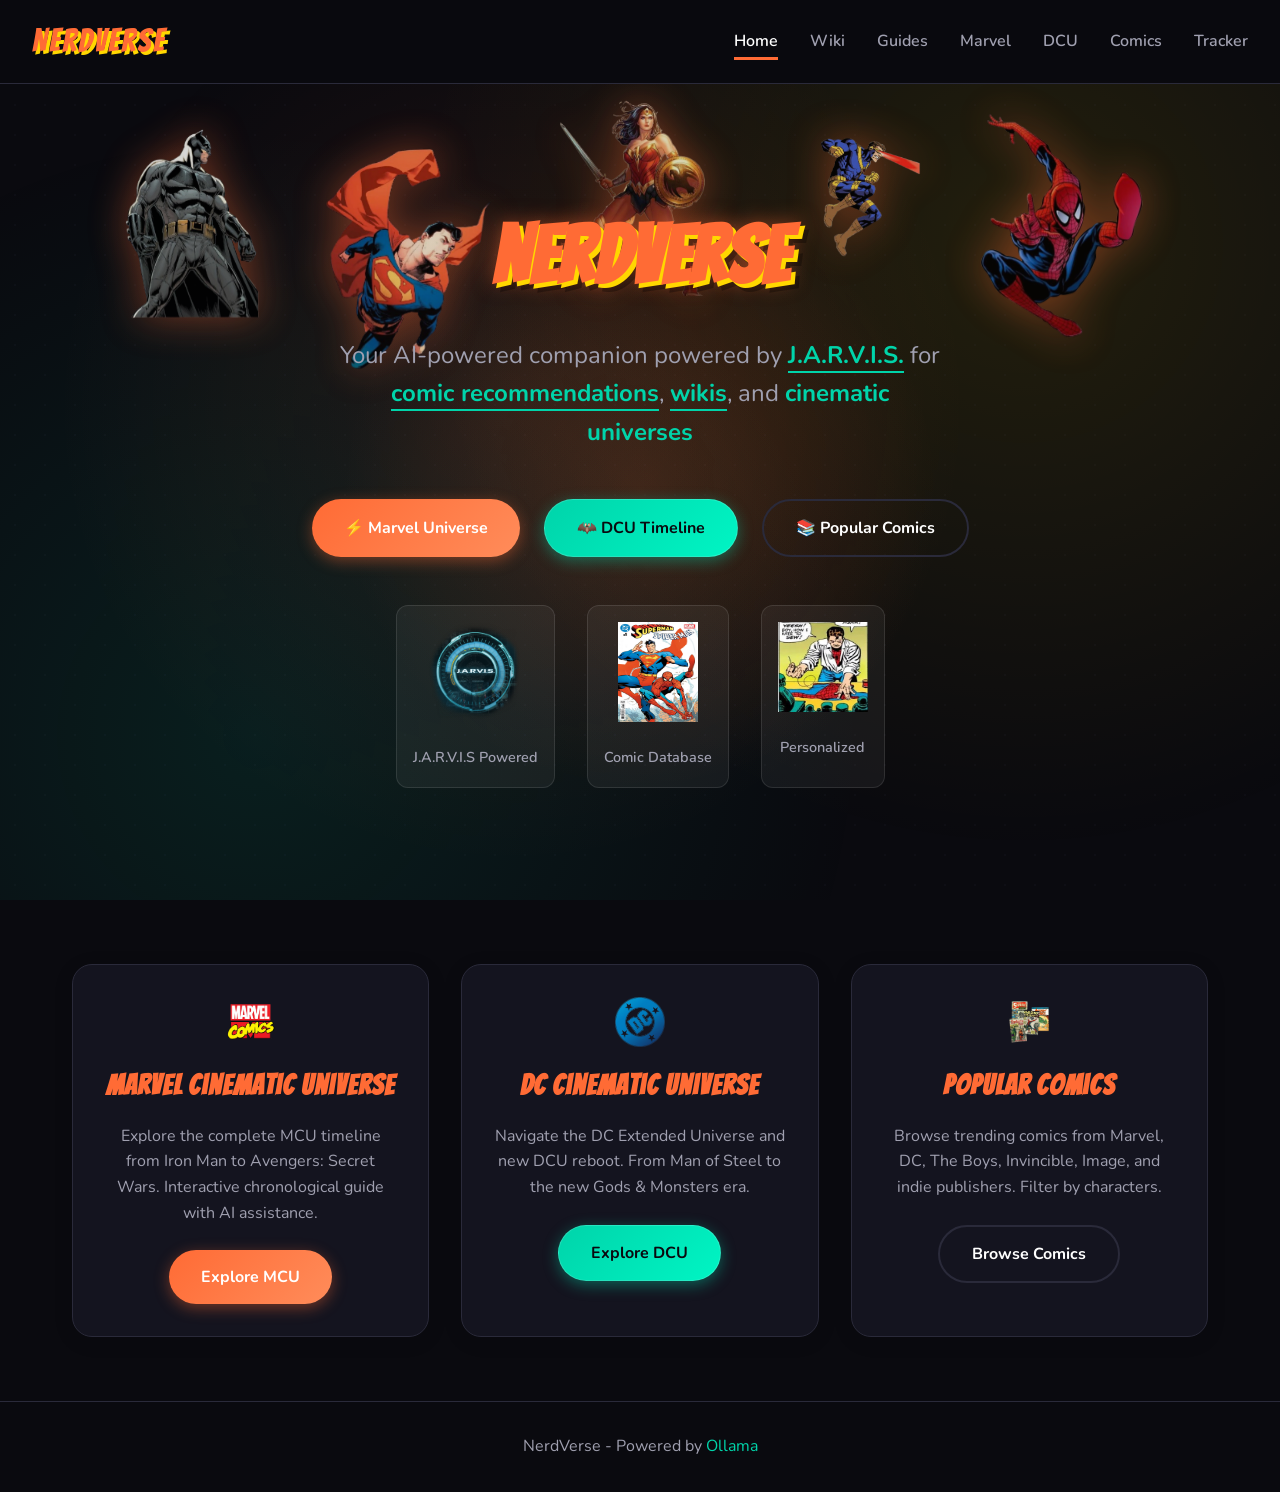
==== commit 6953e9ec: "tracker page" ====
--- a/index.html
+++ b/index.html
@@ -20,6 +20,7 @@
             <li><a href="marvel.html" data-page="marvel">Marvel</a></li>
             <li><a href="dcu.html" data-page="dcu">DCU</a></li>
             <li><a href="comics.html" data-page="comics">Comics</a></li>
+            <li><a href="tracking.html" data-page="tracking">Tracker</a></li>
         </ul>
         <div class="mobile-menu" onclick="toggleMobileMenu()">
             <span></span>
--- a/css/styles.css
+++ b/css/styles.css
@@ -461,6 +461,317 @@
 }
 
 .btn-secondary {
+    background: rgba(255, 255, 255, 0.08);
+    color: var(--text-primary);
+    border: 1px solid rgba(255, 255, 255, 0.15);
+}
+
+.btn-secondary:hover {
+    background: rgba(255, 255, 255, 0.12);
+}
+
+.image-preview,
+.tracker-search-results,
+.tracker-cards,
+.chat-upload-row {
+    margin-top: 1rem;
+}
+
+.image-preview {
+    display: grid;
+    gap: 0.75rem;
+}
+
+.image-preview-card {
+    display: flex;
+    gap: 1rem;
+    align-items: center;
+    padding: 1rem;
+    background: rgba(255, 255, 255, 0.05);
+    border: 1px solid rgba(255, 255, 255, 0.1);
+    border-radius: 16px;
+    overflow: hidden;
+}
+
+.image-preview-card img {
+    width: 90px;
+    height: 90px;
+    object-fit: cover;
+    border-radius: 12px;
+    border: 1px solid rgba(255, 255, 255, 0.15);
+}
+
+.image-preview-meta {
+    display: flex;
+    flex-direction: column;
+    gap: 0.25rem;
+    color: var(--text-secondary);
+}
+
+.tracker-page {
+    max-width: 1400px;
+    margin: 0 auto;
+    padding: 120px 2rem 4rem;
+    background: linear-gradient(135deg, #0a0a0f 0%, #1a1a2e 50%, #16213e 100%);
+    min-height: 100vh;
+}
+
+.tracker-title h1 {
+    font-size: 3rem;
+    margin-bottom: 0.5rem;
+    background: linear-gradient(135deg, #ff6b35, #f7931e, #00d4ff);
+    -webkit-background-clip: text;
+    -webkit-text-fill-color: transparent;
+    background-clip: text;
+    text-align: center;
+    animation: glow 2s ease-in-out infinite alternate;
+}
+
+@keyframes glow {
+    from { text-shadow: 0 0 20px rgba(255, 107, 53, 0.5); }
+    to { text-shadow: 0 0 30px rgba(0, 212, 255, 0.8); }
+}
+
+.tracker-grid {
+    display: grid;
+    grid-template-columns: 1.1fr 0.9fr;
+    gap: 2rem;
+    margin-top: 2rem;
+}
+
+.tracker-panel {
+    background: rgba(255, 255, 255, 0.05);
+    border: 1px solid rgba(255, 255, 255, 0.1);
+    border-radius: 24px;
+    padding: 2rem;
+    box-shadow: 0 20px 70px rgba(0, 0, 0, 0.3);
+    backdrop-filter: blur(10px);
+    transition: transform 0.3s ease, box-shadow 0.3s ease;
+}
+
+.tracker-panel:hover {
+    transform: translateY(-5px);
+    box-shadow: 0 30px 100px rgba(0, 0, 0, 0.4);
+}
+
+.tracker-panel h2 {
+    margin-bottom: 1.5rem;
+    color: var(--text-primary);
+    font-size: 1.5rem;
+    text-align: center;
+}
+
+.tracker-search-row,
+.tracker-add-manual {
+    display: grid;
+    grid-template-columns: 1fr auto;
+    gap: 1rem;
+    margin-top: 1.5rem;
+}
+
+.tracker-search-row input,
+.tracker-add-manual input,
+.tracker-upload-row input {
+    width: 100%;
+    padding: 1rem 1.25rem;
+    border-radius: 14px;
+    border: 1px solid rgba(255, 255, 255, 0.15);
+    background: rgba(255, 255, 255, 0.08);
+    color: var(--text-primary);
+    font-size: 1rem;
+    transition: border-color 0.3s ease, box-shadow 0.3s ease;
+}
+
+.tracker-search-row input:focus,
+.tracker-add-manual input:focus,
+.tracker-upload-row input:focus {
+    border-color: #00d4ff;
+    box-shadow: 0 0 20px rgba(0, 212, 255, 0.3);
+    outline: none;
+}
+
+.tracker-search-row button,
+.tracker-add-manual button {
+    min-width: 140px;
+    padding: 1rem 1.5rem;
+    border-radius: 14px;
+    border: none;
+    background: linear-gradient(135deg, #ff6b35, #f7931e);
+    color: white;
+    font-weight: 600;
+    cursor: pointer;
+    transition: transform 0.2s ease, box-shadow 0.2s ease;
+}
+
+.tracker-search-row button:hover,
+.tracker-add-manual button:hover {
+    transform: translateY(-2px);
+    box-shadow: 0 10px 30px rgba(255, 107, 53, 0.4);
+}
+
+.tracker-upload-row,
+.chat-upload-row {
+    margin-top: 1.5rem;
+    display: grid;
+    gap: 0.75rem;
+}
+
+.tracker-upload-row label,
+.chat-upload-row label {
+    color: var(--text-secondary);
+    font-size: 0.95rem;
+}
+
+.tracker-results-panel {
+    display: flex;
+    flex-direction: column;
+    min-height: 450px;
+}
+
+.tracker-search-results {
+    flex: 1;
+    display: grid;
+    gap: 1.5rem;
+}
+
+.tracker-help-text {
+    color: var(--text-secondary);
+}
+
+.tracker-card,
+.tracker-search-card {
+    background: rgba(10, 10, 15, 0.95);
+    border: 1px solid rgba(255, 255, 255, 0.1);
+    border-radius: 20px;
+    overflow: hidden;
+    display: grid;
+    grid-template-columns: 120px 1fr;
+    gap: 1.5rem;
+    padding: 1.5rem;
+    transition: transform 0.3s ease, box-shadow 0.3s ease;
+    position: relative;
+}
+
+.tracker-card:hover,
+.tracker-search-card:hover {
+    transform: translateY(-5px);
+    box-shadow: 0 15px 40px rgba(0, 0, 0, 0.3);
+}
+
+.tracker-card.ai-suggested,
+.tracker-search-card.ai-suggested {
+    border-color: #00d4ff;
+    box-shadow: 0 0 20px rgba(0, 212, 255, 0.3);
+}
+
+.tracker-card img,
+.tracker-search-card img {
+    width: 120px;
+    height: 160px;
+    object-fit: cover;
+    border-radius: 16px;
+    border: 2px solid rgba(255, 255, 255, 0.1);
+    transition: border-color 0.3s ease;
+}
+
+.tracker-card.ai-suggested img,
+.tracker-search-card.ai-suggested img {
+    border-color: #00d4ff;
+}
+
+.tracker-card-body,
+.tracker-search-body {
+    display: flex;
+    flex-direction: column;
+    gap: 0.75rem;
+}
+
+.tracker-card-title,
+.tracker-search-title {
+    font-size: 1.2rem;
+    font-weight: 700;
+    color: var(--primary);
+    line-height: 1.3;
+}
+
+.tracker-card-meta,
+.tracker-search-meta {
+    color: var(--text-secondary);
+    font-size: 0.95rem;
+    line-height: 1.4;
+}
+
+.tracker-card-progress {
+    display: grid;
+    gap: 0.75rem;
+    margin-top: 1rem;
+}
+
+.progress-track {
+    width: 100%;
+    height: 12px;
+    background: rgba(255,255,255,0.08);
+    border-radius: 999px;
+    overflow: hidden;
+}
+
+.progress-fill {
+    height: 100%;
+    background: linear-gradient(135deg, var(--secondary), var(--primary));
+    border-radius: inherit;
+}
+
+.tracker-actions,
+.tracker-card-actions {
+    display: flex;
+    gap: 0.75rem;
+    flex-wrap: wrap;
+    margin-top: 0.75rem;
+}
+
+.tracker-card-actions button {
+    padding: 0.65rem 0.9rem;
+    font-size: 0.85rem;
+}
+
+.tracker-summary-panel {
+    margin-top: 2rem;
+}
+
+.tracker-summary-header {
+    display: flex;
+    justify-content: space-between;
+    flex-wrap: wrap;
+    gap: 1rem;
+    align-items: center;
+}
+
+.tracker-summary-text {
+    color: var(--text-secondary);
+    font-size: 0.95rem;
+}
+
+.ai-badge {
+    padding: 0.5rem 0.75rem;
+    border-radius: 999px;
+    font-size: 0.85rem;
+    background: rgba(0, 212, 170, 0.15);
+    color: var(--secondary);
+    border: 1px solid rgba(0, 212, 170, 0.2);
+}
+
+@media (max-width: 960px) {
+    .tracker-grid {
+        grid-template-columns: 1fr;
+    }
+
+    .tracker-card,
+    .tracker-search-card {
+        grid-template-columns: 1fr;
+    }
+}
+
+.btn-secondary {
     background: linear-gradient(135deg, var(--secondary), #00f5c4);
     color: var(--bg);
     box-shadow: 0 4px 15px rgba(0, 212, 170, 0.4);
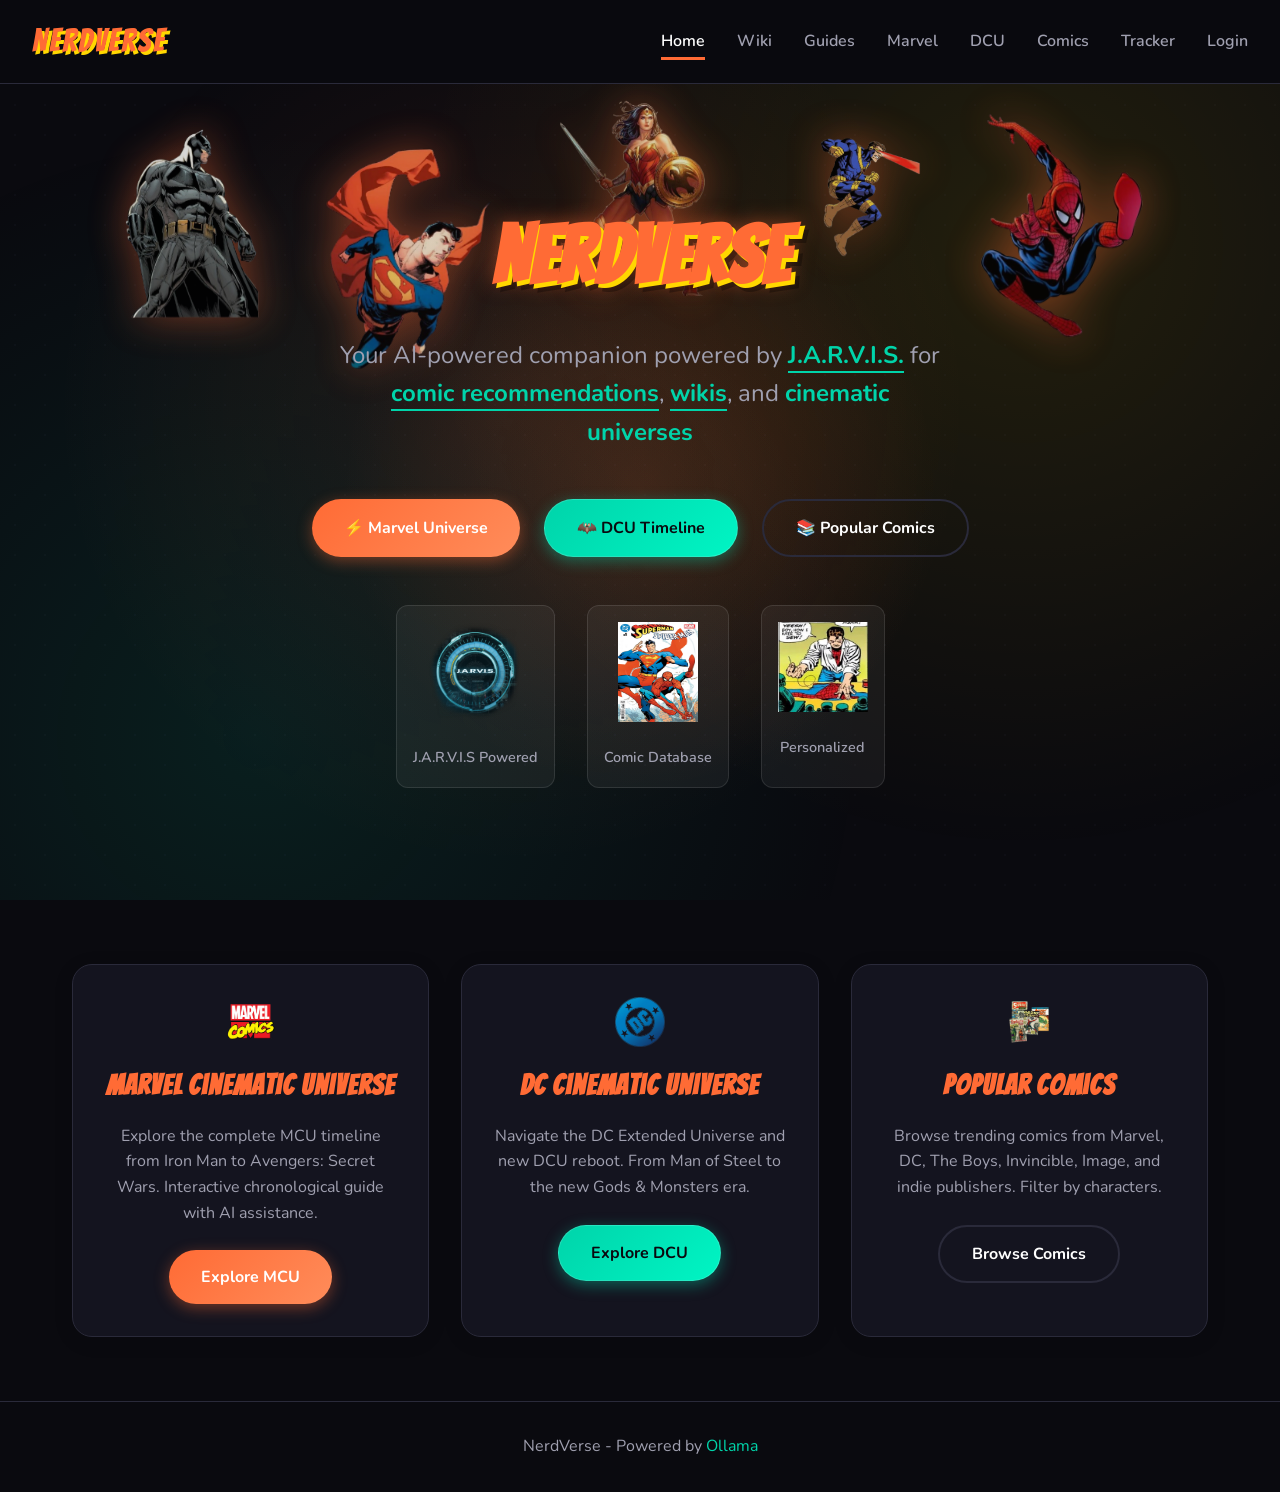
==== commit 45f4e5c7: "clerk fixes" ====
--- a/index.html
+++ b/index.html
@@ -21,6 +21,7 @@
             <li><a href="dcu.html" data-page="dcu">DCU</a></li>
             <li><a href="comics.html" data-page="comics">Comics</a></li>
             <li><a href="tracking.html" data-page="tracking">Tracker</a></li>
+            <li id="nav-auth-li"><a href="login.html" class="nav-login-link" data-page="login">Login</a></li>
         </ul>
         <div class="mobile-menu" onclick="toggleMobileMenu()">
             <span></span>
--- a/css/styles.css
+++ b/css/styles.css
@@ -130,6 +130,64 @@
 .nav-links a:hover::after,
 .nav-links a.active::after {
     width: 100%;
+}
+
+.nav-login-link {
+    color: var(--primary);
+    font-weight: 700;
+    text-decoration: none;
+    padding: 0.5rem 0;
+    position: relative;
+    transition: color 0.3s ease;
+    white-space: nowrap;
+}
+
+.nav-login-link::after {
+    content: '';
+    position: absolute;
+    bottom: 0;
+    left: 0;
+    width: 0;
+    height: 3px;
+    background: var(--primary);
+    transition: width 0.3s ease;
+}
+
+.nav-login-link:hover {
+    color: var(--primary);
+}
+
+.nav-login-link:hover::after {
+    width: 100%;
+}
+
+.nav-signout-link {
+    color: var(--text-secondary);
+    font-size: 0.85rem;
+}
+
+.nav-avatar {
+    width: 26px;
+    height: 26px;
+    border-radius: 50%;
+    object-fit: cover;
+    border: 2px solid var(--primary);
+    vertical-align: middle;
+}
+
+.nav-username-link {
+    color: var(--text-primary);
+    font-weight: 700;
+    text-decoration: none;
+    white-space: nowrap;
+    max-width: 100px;
+    overflow: hidden;
+    text-overflow: ellipsis;
+    transition: color 0.3s ease;
+}
+
+.nav-username-link:hover {
+    color: var(--primary);
 }
 
 .mobile-menu {
@@ -493,12 +551,37 @@
     overflow: hidden;
 }
 
-.image-preview-card img {
-    width: 90px;
-    height: 90px;
-    object-fit: cover;
-    border-radius: 12px;
-    border: 1px solid rgba(255, 255, 255, 0.15);
+.message-image {
+    margin-bottom: 0.75rem;
+    text-align: center;
+    position: relative;
+}
+
+.message-image img {
+    border: 2px solid rgba(255, 255, 255, 0.1);
+    transition: border-color 0.3s ease, transform 0.2s ease;
+    box-shadow: 0 4px 12px rgba(0, 0, 0, 0.2);
+}
+
+.message-image img:hover {
+    border-color: var(--primary);
+    transform: scale(1.02);
+}
+
+.image-caption {
+    font-size: 0.85rem;
+    color: var(--text-secondary);
+    margin-top: 0.25rem;
+    font-style: italic;
+    display: flex;
+    align-items: center;
+    justify-content: center;
+    gap: 0.25rem;
+}
+
+.message.user .image-caption {
+    color: var(--secondary);
+    font-weight: 500;
 }
 
 .image-preview-meta {
@@ -514,6 +597,30 @@
     padding: 120px 2rem 4rem;
     background: linear-gradient(135deg, #0a0a0f 0%, #1a1a2e 50%, #16213e 100%);
     min-height: 100vh;
+}
+
+.login-page {
+    display: flex;
+    justify-content: center;
+    align-items: center;
+    min-height: calc(100vh - 80px);
+    padding-top: 120px;
+}
+
+.login-page .tracker-hero {
+    width: 100%;
+    max-width: 520px;
+}
+
+.login-page .login-panel {
+    margin: 2rem auto 0;
+    max-width: 420px;
+    width: 100%;
+    text-align: center;
+}
+
+.login-page .tracker-title {
+    text-align: center;
 }
 
 .tracker-title h1 {
@@ -620,6 +727,36 @@
 .chat-upload-row label {
     color: var(--text-secondary);
     font-size: 0.95rem;
+}
+
+.chat-upload-row input[type="file"] {
+    display: none;
+}
+
+.chat-upload-row label[for*="image-upload"] {
+    display: inline-flex;
+    align-items: center;
+    gap: 0.5rem;
+    padding: 0.75rem 1.25rem;
+    background: rgba(255, 255, 255, 0.08);
+    border: 1px solid rgba(255, 255, 255, 0.15);
+    border-radius: 12px;
+    color: var(--text-primary);
+    cursor: pointer;
+    font-size: 0.9rem;
+    font-weight: 500;
+    transition: all 0.2s ease;
+    margin-top: 0.5rem;
+}
+
+.chat-upload-row label[for*="image-upload"]:hover {
+    background: rgba(255, 255, 255, 0.12);
+    border-color: rgba(255, 255, 255, 0.25);
+    transform: translateY(-1px);
+}
+
+.chat-upload-row label[for*="image-upload"]:active {
+    transform: translateY(0);
 }
 
 .tracker-results-panel {
@@ -709,16 +846,41 @@
 
 .progress-track {
     width: 100%;
-    height: 12px;
-    background: rgba(255,255,255,0.08);
+    height: 14px;
+    background: rgba(255,255,255,0.1);
     border-radius: 999px;
     overflow: hidden;
+    position: relative;
 }
 
 .progress-fill {
     height: 100%;
     background: linear-gradient(135deg, var(--secondary), var(--primary));
     border-radius: inherit;
+    transition: width 0.5s ease;
+    position: relative;
+}
+
+.progress-fill::after {
+    content: '';
+    position: absolute;
+    top: 0;
+    left: 0;
+    right: 0;
+    bottom: 0;
+    background: linear-gradient(90deg, transparent, rgba(255,255,255,0.3), transparent);
+    animation: shimmer 2s infinite;
+}
+
+@keyframes shimmer {
+    0% { transform: translateX(-100%); }
+    100% { transform: translateX(100%); }
+}
+
+.progress-text {
+    font-size: 0.9rem;
+    color: var(--text-secondary);
+    font-weight: 500;
 }
 
 .tracker-actions,
@@ -732,10 +894,24 @@
 .tracker-card-actions button {
     padding: 0.65rem 0.9rem;
     font-size: 0.85rem;
+    border-radius: 12px;
+    border: none;
+    background: rgba(255, 255, 255, 0.08);
+    color: var(--text-primary);
+    cursor: pointer;
+    transition: background 0.2s ease;
+}
+
+.tracker-card-actions button:hover {
+    background: rgba(255, 255, 255, 0.15);
 }
 
 .tracker-summary-panel {
     margin-top: 2rem;
+    padding: 1.5rem;
+    background: rgba(10, 10, 15, 0.95);
+    border: 1px solid rgba(255, 255, 255, 0.1);
+    border-radius: 20px;
 }
 
 .tracker-summary-header {
@@ -744,6 +920,7 @@
     flex-wrap: wrap;
     gap: 1rem;
     align-items: center;
+    margin-bottom: 1rem;
 }
 
 .tracker-summary-text {
@@ -758,6 +935,7 @@
     background: rgba(0, 212, 170, 0.15);
     color: var(--secondary);
     border: 1px solid rgba(0, 212, 170, 0.2);
+    font-weight: 600;
 }
 
 @media (max-width: 960px) {
@@ -894,9 +1072,11 @@
     max-width: 900px;
     margin: 0 auto;
     padding: 2rem;
-    height: calc(100vh - 160px);
+    min-height: calc(100vh - 160px);
+    height: auto;
     display: flex;
     flex-direction: column;
+    gap: 1rem;
 }
 
 .chat-header {
@@ -917,6 +1097,7 @@
 
 .chat-messages {
     flex: 1;
+    min-height: 320px;
     overflow-y: auto;
     padding: 1rem;
     background: var(--surface);
@@ -1517,6 +1698,10 @@
         display: flex;
     }
 
+    .nav-username-link {
+        display: none;
+    }
+
     .hero h1 {
         font-size: 3rem;
     }
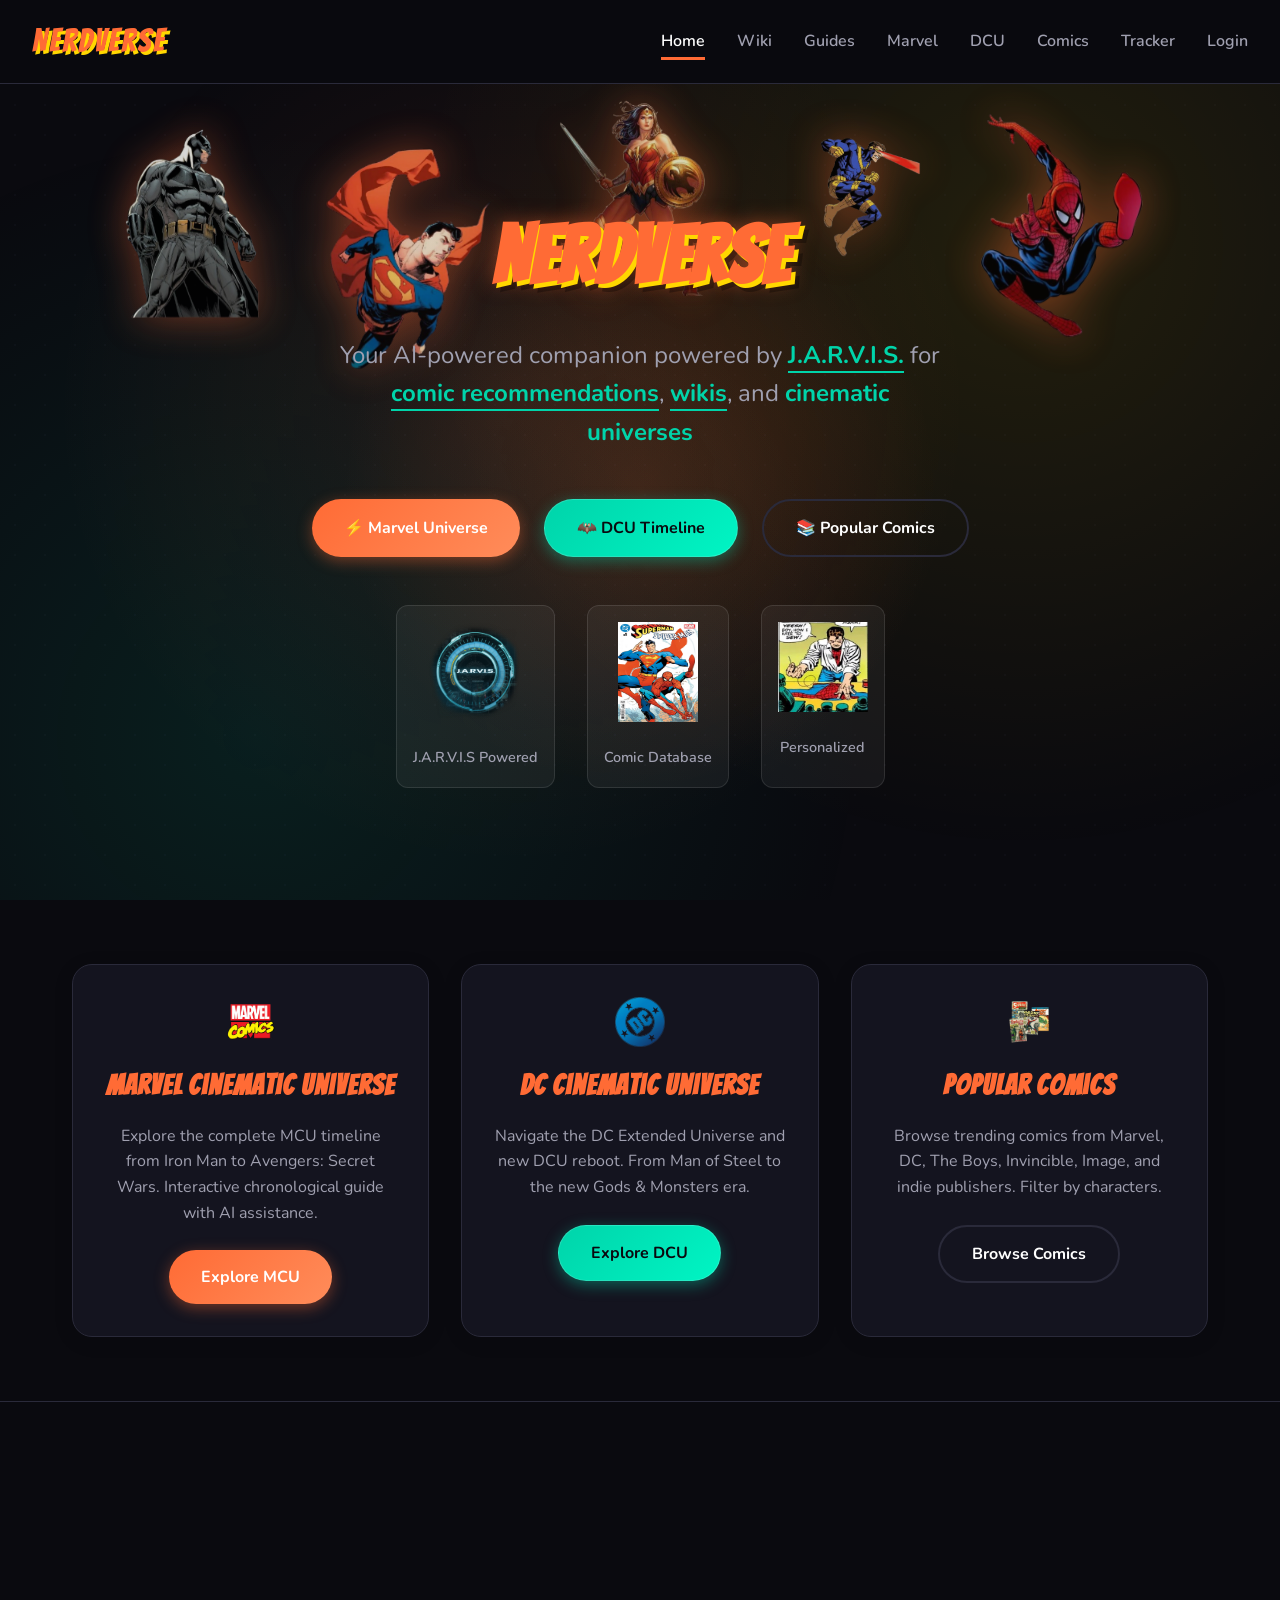
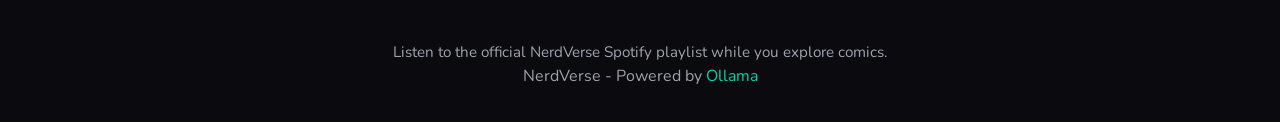
==== commit 49f2a2fc: "tracking page issue fix,, clerk fix, added music, improved cloud model and api call" ====
--- a/index.html
+++ b/index.html
@@ -1,16 +1,31 @@
 <!DOCTYPE html>
+<!--
+  index.html — NerdVerse Homepage
+  ─────────────────────────────────────────────────────────────
+  This is the landing page. It contains:
+    • The fixed navigation bar (shared across all pages)
+    • A full-viewport hero section with floating character images
+    • Three assistant-card tiles linking to Marvel, DCU, and Comics
+  No AI chat on this page — it's purely navigational.
+-->
 <html lang="en">
 <head>
     <meta charset="UTF-8">
     <meta name="viewport" content="width=device-width, initial-scale=1.0">
     <title>NerdVerse - AI Comic Assistant</title>
+    <!-- Preconnect speeds up Google Fonts by opening the TCP connection early -->
     <link rel="preconnect" href="https://fonts.googleapis.com">
     <link rel="preconnect" href="https://fonts.gstatic.com" crossorigin>
+    <!-- Bangers = comic-book display font for headings; Nunito = body text -->
     <link href="https://fonts.googleapis.com/css2?family=Bangers&family=Nunito:wght@400;600;700&family=JetBrains+Mono:wght@400;500&display=swap" rel="stylesheet">
     <link rel="stylesheet" href="css/styles.css">
 </head>
 <body>
-    <!-- Navigation -->
+    <!-- Navigation — fixed top bar shared across every page.
+         data-page attributes are read by setActiveNavLink() in main.js
+         to highlight the current page link.
+         #nav-auth-li starts as a "Login" link; loadClerkAndUpdateNav()
+         in main.js replaces it with the user avatar + name when signed in. -->
     <nav>
         <div class="logo" onclick="navigateTo('index')">NerdVerse</div>
         <ul class="nav-links" id="nav-links">
@@ -21,8 +36,10 @@
             <li><a href="dcu.html" data-page="dcu">DCU</a></li>
             <li><a href="comics.html" data-page="comics">Comics</a></li>
             <li><a href="tracking.html" data-page="tracking">Tracker</a></li>
+            <!-- Auth item: shows Login by default; JS swaps to avatar + Sign Out when authenticated -->
             <li id="nav-auth-li"><a href="login.html" class="nav-login-link" data-page="login">Login</a></li>
         </ul>
+        <!-- Hamburger button — only visible on mobile; toggleMobileMenu() shows/hides nav-links -->
         <div class="mobile-menu" onclick="toggleMobileMenu()">
             <span></span>
             <span></span>
@@ -32,9 +49,11 @@
 
     <!-- Main Content -->
     <main>
-        <!-- Hero Section -->
+        <!-- Hero Section — full-viewport splash with animated background glows
+             and five floating character images that drift independently -->
         <section class="hero">
-            <!-- Floating Animated Images -->
+            <!-- Floating character images — each has its own CSS animation class
+                 (floating-img-1 through 5) so they move at different speeds -->
             <div class="floating-images">
                 <img src="images/batman.png" alt="Batman" class="floating-img floating-img-1">
                 <img src="images/spiderman.png" alt="Spider-Man" class="floating-img floating-img-2">
@@ -44,11 +63,13 @@
             </div>
             <h1>NerdVerse</h1>
             <p class="tagline">Your AI-powered companion powered by <span>J.A.R.V.I.S.</span> for <span>comic recommendations</span>, <span>wikis</span>, and <span>cinematic universes</span></p>
+            <!-- Primary CTAs — navigateTo() is defined in main.js and changes window.location -->
             <div class="hero-buttons">
                 <button class="btn btn-primary" onclick="navigateTo('marvel')">⚡ Marvel Universe</button>
                 <button class="btn btn-secondary" onclick="navigateTo('dcu')">🦇 DCU Timeline</button>
                 <button class="btn btn-outline" onclick="navigateTo('comics')">📚 Popular Comics</button>
             </div>
+            <!-- Stat tiles — purely decorative icons showing key feature highlights -->
             <div class="hero-stats">
                 <div class="stat">
                     <span class="stat-number"><img src="icons/jarvis.png" width="100" height="100"></span>
@@ -65,7 +86,8 @@
             </div>
         </section>
 
-        <!-- Assistant Cards -->
+        <!-- Assistant Cards — three feature tiles linking to the main sections.
+             onclick uses navigateTo() so the same navigation logic as the nav bar applies. -->
         <div class="assistant-grid">
             <div class="assistant-card" onclick="navigateTo('marvel')">
                 <div class="assistant-icon"><img src="icons/bigger icons/marvel.png"></div>
@@ -90,9 +112,14 @@
 
     <!-- Footer -->
     <footer>
+        <div class="spotify-footer-widget">
+            <iframe loading="lazy" title="NerdVerse Spotify playlist" src="https://open.spotify.com/embed/playlist/2Dbk28yarLzTogeOGSNeaL?utm_source=generator" allow="autoplay; clipboard-write; encrypted-media; fullscreen; picture-in-picture"></iframe>
+            <p class="spotify-footer-note">Listen to the official NerdVerse Spotify playlist while you explore comics.</p>
+        </div>
         <p>NerdVerse - Powered by <a href="https://ollama.com" target="_blank">Ollama</a></p>
     </footer>
 
+    <!-- main.js handles navigation, Clerk auth, chat, tracker, and all AI calls -->
     <script src="js/main.js"></script>
 </body>
 </html>
--- a/css/styles.css
+++ b/css/styles.css
@@ -1,6 +1,42 @@
-/* ComicHelper - Main Stylesheet */
-
-/* CSS Variables */
+/* =============================================================
+   NerdVerse — Main Stylesheet
+   Sections (in order):
+     1.  CSS Variables (colour palette & design tokens)
+     2.  Reset & base
+     3.  Dot-pattern background
+     4.  Typography
+     5.  Navigation (fixed top bar, logo, links, auth, mobile menu)
+     6.  Main content wrapper
+     7.  Hero section (homepage full-viewport splash)
+     8.  Floating hero images & keyframe animations
+     9.  Buttons (.btn, .btn-primary, .btn-secondary, .btn-outline)
+    10.  Image preview (chat & tracker file attachment display)
+    11.  Tracker page layout (search panel, results panel, summary)
+    12.  Tracker cards & progress bar
+    13.  Assistant cards grid (homepage feature tiles)
+    14.  Chat interface (messages, input bar, typing indicator)
+    15.  TTS (text-to-speech) controls
+    16.  Recommendations page (filter section, genre tags, results)
+    17.  Marvel / comic card styles
+    18.  Error message & footer
+    19.  Page title & back-button helpers
+    20.  Mobile responsive overrides (max-width: 768px / 960px)
+   ============================================================= */
+
+/* ─── 1. CSS Variables ───────────────────────────────────────
+   These tokens are used everywhere — change a value here and
+   it updates across the whole site automatically.
+   --bg           deepest background (near-black navy)
+   --surface      card/panel background (slightly lighter)
+   --surface-elevated  raised card inside a panel
+   --primary      orange accent — buttons, active links, titles
+   --secondary    teal accent — AI messages, badges, shimmer
+   --accent       gold — used in logo text-shadow and highlights
+   --text-primary white
+   --text-secondary muted grey for metadata and labels
+   --border       subtle divider colour
+   --error        red for error states
+   ─────────────────────────────────────────────────────────── */
 :root {
     --bg: #0a0a0f;
     --surface: #14141f;
@@ -14,7 +50,12 @@
     --error: #ff4757;
 }
 
-/* Reset & Base */
+/* ─── 2. Reset & base ────────────────────────────────────────
+   Box-sizing border-box means padding and border are included
+   in an element's width — avoids unexpected overflow.
+   overflow-x: hidden on body prevents horizontal scrollbars
+   caused by full-width animations sliding in from off-screen.
+   ─────────────────────────────────────────────────────────── */
 * {
     margin: 0;
     padding: 0;
@@ -30,7 +71,11 @@
     line-height: 1.6;
 }
 
-/* Dot Pattern Background */
+/* ─── 3. Dot-pattern background ──────────────────────────────
+   Uses a pseudo-element so the pattern sits behind all content
+   (z-index: -1). pointer-events: none means it never blocks
+   clicks. The radial-gradient creates a repeating dot grid.
+   ─────────────────────────────────────────────────────────── */
 body::before {
     content: '';
     position: fixed;
@@ -45,7 +90,11 @@
     z-index: -1;
 }
 
-/* Typography */
+/* ─── 4. Typography ──────────────────────────────────────────
+   All headings use Bangers (the bold comic-book display font).
+   Body text uses Nunito (readable, rounded sans-serif).
+   Both fonts are loaded from Google Fonts in each HTML file.
+   ─────────────────────────────────────────────────────────── */
 h1, h2, h3, h4 {
     font-family: 'Bangers', cursive;
     letter-spacing: 1px;
@@ -66,7 +115,20 @@
     color: var(--primary);
 }
 
-/* Navigation */
+/* ─── 5. Navigation ──────────────────────────────────────────
+   The nav is position:fixed so it stays at the top during
+   scroll. backdrop-filter:blur gives a frosted-glass effect
+   over page content. z-index:1000 ensures it sits above
+   everything including modals and floating images.
+
+   Nav link underline animation: the ::after pseudo-element
+   starts at width:0 and expands to 100% on hover/active —
+   this creates the sliding orange underline effect.
+
+   Auth area (last <li>): shows "Login" link by default;
+   JS (loadClerkAndUpdateNav) swaps it for avatar + name
+   + Sign Out when a Clerk session is detected.
+   ─────────────────────────────────────────────────────────── */
 nav {
     position: fixed;
     top: 0;
@@ -205,13 +267,23 @@
     transition: 0.3s;
 }
 
-/* Main Content */
+/* ─── 6. Main content wrapper ────────────────────────────────
+   padding-top: 80px offsets the fixed nav height so page
+   content isn't hidden underneath it.
+   ─────────────────────────────────────────────────────────── */
 main {
     padding-top: 80px;
     min-height: calc(100vh - 80px);
 }
 
-/* Hero Section */
+/* ─── 7. Hero section ────────────────────────────────────────
+   Full-viewport splash used on the homepage.
+   ::before — pulsing orange radial glow in the centre.
+   ::after  — three soft colour washes (teal bottom-left,
+              gold top-right, orange centre) that slowly float.
+   Both pseudo-elements use pointer-events:none so they never
+   intercept clicks on the buttons below.
+   ─────────────────────────────────────────────────────────── */
 .hero {
     min-height: calc(100vh - 80px);
     display: flex;
@@ -250,7 +322,13 @@
     animation: float 6s ease-in-out infinite;
 }
 
-/* Floating Hero Images */
+/* ─── 8. Floating hero images & keyframe animations ─────────
+   Five character images are absolutely positioned around the
+   hero and each has its own floatAroundN keyframe so they
+   drift independently — avoids them looking synchronised.
+   will-change: transform is a performance hint so the browser
+   can promote them to their own compositor layer.
+   ─────────────────────────────────────────────────────────── */
 .floating-images {
     position: absolute;
     top: 0;
@@ -491,7 +569,13 @@
     }
 }
 
-/* Buttons */
+/* ─── 9. Buttons ─────────────────────────────────────────────
+   .btn          base — pill shape, flex row, consistent sizing
+   .btn-primary  orange gradient — main CTAs
+   .btn-secondary  teal gradient — secondary actions
+   .btn-outline  transparent with border — tertiary/ghost
+   .btn:disabled  fades to 50% opacity, disables pointer
+   ─────────────────────────────────────────────────────────── */
 .btn {
     padding: 1rem 2rem;
     border: none;
@@ -528,6 +612,12 @@
     background: rgba(255, 255, 255, 0.12);
 }
 
+/* ─── 10. Image preview (file attachment display) ────────────
+   Shown below a file input after the user picks an image.
+   .image-preview-card  — thumbnail + filename + status text
+   .message-image       — when the image is echoed inside a chat message
+   .image-caption       — small italic label under the thumbnail
+   ─────────────────────────────────────────────────────────── */
 .image-preview,
 .tracker-search-results,
 .tracker-cards,
@@ -591,6 +681,15 @@
     color: var(--text-secondary);
 }
 
+/* ─── 11. Tracker page layout ────────────────────────────────
+   .tracker-page       full-page wrapper with gradient background
+   .tracker-grid       two-column layout: search left, results right
+   .tracker-panel      individual glassmorphism card panels
+   .tracker-search-row input + button side-by-side row
+   .tracker-upload-row file input area for cover image identification
+   .tracker-results-panel  right panel that fills remaining height
+   .tracker-summary-panel  bottom section listing all saved comics
+   ─────────────────────────────────────────────────────────── */
 .tracker-page {
     max-width: 1400px;
     margin: 0 auto;
@@ -775,6 +874,52 @@
     color: var(--text-secondary);
 }
 
+/* Banner shown after AI image analysis, confirms what LLaVA detected before results load */
+.tracker-ai-banner {
+    color: var(--text-secondary);
+    font-size: 0.9rem;
+    margin-bottom: 0.75rem;
+    padding: 0.5rem 0.75rem;
+    background: rgba(0, 212, 255, 0.08);
+    border-left: 3px solid var(--primary);
+    border-radius: 4px;
+}
+.tracker-ai-banner strong {
+    color: var(--text-primary);
+}
+
+/* Inline page-number input inside tracker progress label */
+.tracker-page-input {
+    width: 55px;
+    background: rgba(255, 255, 255, 0.08);
+    border: 1px solid rgba(255, 255, 255, 0.15);
+    border-radius: 6px;
+    color: var(--text-primary);
+    font-size: 0.9rem;
+    padding: 0.15rem 0.35rem;
+    text-align: center;
+    margin: 0 0.35rem;
+}
+.tracker-page-input:focus {
+    outline: none;
+    border-color: var(--primary);
+}
+
+/* ─── 12. Tracker cards & progress bar ───────────────────────
+   .tracker-card / .tracker-search-card
+       Two-column grid: cover image (120px) | body text
+       .ai-suggested variant gets a teal border glow when the
+       card was identified by the AI cover scanner.
+
+   .progress-track    pill-shaped grey track
+   .progress-fill     gradient fill (teal → orange); width is
+                      set inline as a percentage via JS
+   .progress-fill::after  shimmer sweep animation overlay
+
+   .tracker-page-input  inline number input for exact page entry
+                        (shown instead of ±10% buttons when
+                        Comic Vine returned a page_count)
+   ─────────────────────────────────────────────────────────── */
 .tracker-card,
 .tracker-search-card {
     background: rgba(10, 10, 15, 0.95);
@@ -976,7 +1121,12 @@
     cursor: not-allowed;
 }
 
-/* Assistant Cards Grid */
+/* ─── 13. Assistant cards grid (homepage feature tiles) ──────
+   Responsive auto-fill grid of feature cards on the homepage.
+   Each card has a ::before shimmer sweep that plays on hover.
+   The cubic-bezier on hover transform gives a slight overshoot
+   "bounce" feel rather than a linear scale.
+   ─────────────────────────────────────────────────────────── */
 .assistant-grid {
     display: grid;
     grid-template-columns: repeat(auto-fit, minmax(350px, 1fr));
@@ -1067,7 +1217,16 @@
     box-shadow: 0 8px 25px rgba(255, 107, 53, 0.4);
 }
 
-/* Chat Interface */
+/* ─── 14. Chat interface ─────────────────────────────────────
+   .chat-container   column flex that fills the viewport height
+   .chat-messages    scrollable message history area
+   .message.user     orange pill aligned right
+   .message.ai       dark card aligned left with 🤖 badge
+   .typing-indicator three dots bouncing with staggered delays
+                     shown while Ollama is generating a response
+   .chat-input       pill-shaped input + send button row
+   .quick-prompts    preset question chips above the input
+   ─────────────────────────────────────────────────────────── */
 .chat-container {
     max-width: 900px;
     margin: 0 auto;
@@ -1244,6 +1403,13 @@
     color: var(--secondary);
 }
 
+/* ─── 15. TTS (text-to-speech) controls ─────────────────────
+   Shown on Jarvis chat pages above the message list.
+   Four-column grid: [toggle switch] [voice dropdown] [speak] [mute]
+   The toggle uses a hidden checkbox + styled label so the
+   checkbox state drives the CSS (no JS needed for the visual).
+   On mobile (<860px) it collapses to a single column.
+   ─────────────────────────────────────────────────────────── */
 .tts-controls {
     display: grid;
     grid-template-columns: minmax(220px, 1fr) minmax(240px, 1.4fr) auto auto;
@@ -1368,7 +1534,13 @@
     }
 }
 
-/* Recommendations Page */
+/* ─── 16. Recommendations page ───────────────────────────────
+   .recommendations-container  centred content wrapper
+   .filter-section  the panel with character/trope/genre inputs
+   .genre-tags      row of clickable tag pills; .selected
+                    highlights the active genres in teal
+   .results-grid    auto-fill card grid for recommendation results
+   ─────────────────────────────────────────────────────────── */
 .recommendations-container {
     max-width: 1000px;
     margin: 0 auto;
@@ -1515,7 +1687,14 @@
     font-size: 0.875rem;
 }
 
-/* Marvel Card Styles */
+/* ─── 17. Marvel / comic card styles ────────────────────────
+   .marvel-card     richer card layout used on marvel.html and dcu.html
+                    with taller cover image (280px), series label,
+                    character tags, and optional .ai-reason block
+   .ai-reason       left-border teal quote shown when Ollama
+                    provided a personalised match explanation
+   .ai-badge        small inline "AI Suggested" chip
+   ─────────────────────────────────────────────────────────── */
 .marvel-card .comic-cover {
     height: 280px;
     background: linear-gradient(135deg, var(--surface-elevated), var(--border));
@@ -1617,7 +1796,10 @@
     line-height: 1.6;
 }
 
-/* Error Message */
+/* ─── 18. Error message & footer ─────────────────────────────
+   .error-message  semi-transparent orange box for API failures
+   footer          simple centred credit line with top border
+   ─────────────────────────────────────────────────────────── */
 .error-message {
     background: rgba(255, 107, 53, 0.1);
     border: 1px solid var(--primary);
@@ -1637,7 +1819,50 @@
     margin-top: 2rem;
 }
 
-/* Page Title Section */
+.spotify-footer-widget {
+    margin: 1.5rem auto 0;
+    max-width: 720px;
+    display: flex;
+    flex-direction: column;
+    gap: 0.75rem;
+    align-items: center;
+}
+
+.spotify-footer-widget iframe {
+    width: 100%;
+    height: 170px !important;
+    min-height: 170px !important;
+    border: none;
+    border-radius: 18px;
+    overflow: hidden;
+}
+
+.spotify-footer-note {
+    color: var(--text-secondary);
+    font-size: 0.95rem;
+}
+
+@media (max-width: 840px) {
+    .spotify-footer-widget iframe {
+        height: 150px !important;
+        min-height: 150px !important;
+        border-radius: 16px;
+    }
+}
+
+@media (max-width: 640px) {
+    .spotify-footer-widget iframe {
+        height: 110px;
+        min-height: 110px;
+        border-radius: 14px;
+    }
+}
+
+/* ─── 19. Page title & back-button helpers ───────────────────
+   .page-title  shared banner used at the top of wiki, guides,
+               comics, marvel, dcu pages
+   .back-btn    clickable "← Back" link used inside detail views
+   ─────────────────────────────────────────────────────────── */
 .page-title {
     text-align: center;
     padding: 3rem 2rem 2rem;
@@ -1671,7 +1896,18 @@
     color: var(--primary);
 }
 
-/* Mobile Responsive */
+/* ─── 20. Mobile responsive overrides ───────────────────────
+   768px breakpoint:
+     - nav-links collapse behind the hamburger (.mobile-menu)
+     - hero text scales down
+     - assistant-grid becomes single column
+     - chat padding tightens
+     - nav-username-link hidden (only avatar shown in mobile nav)
+
+   960px breakpoint (tracker only):
+     - tracker-grid becomes single column
+     - tracker cards stack cover above body text
+   ─────────────────────────────────────────────────────────── */
 @media (max-width: 768px) {
     .nav-links {
         display: none;
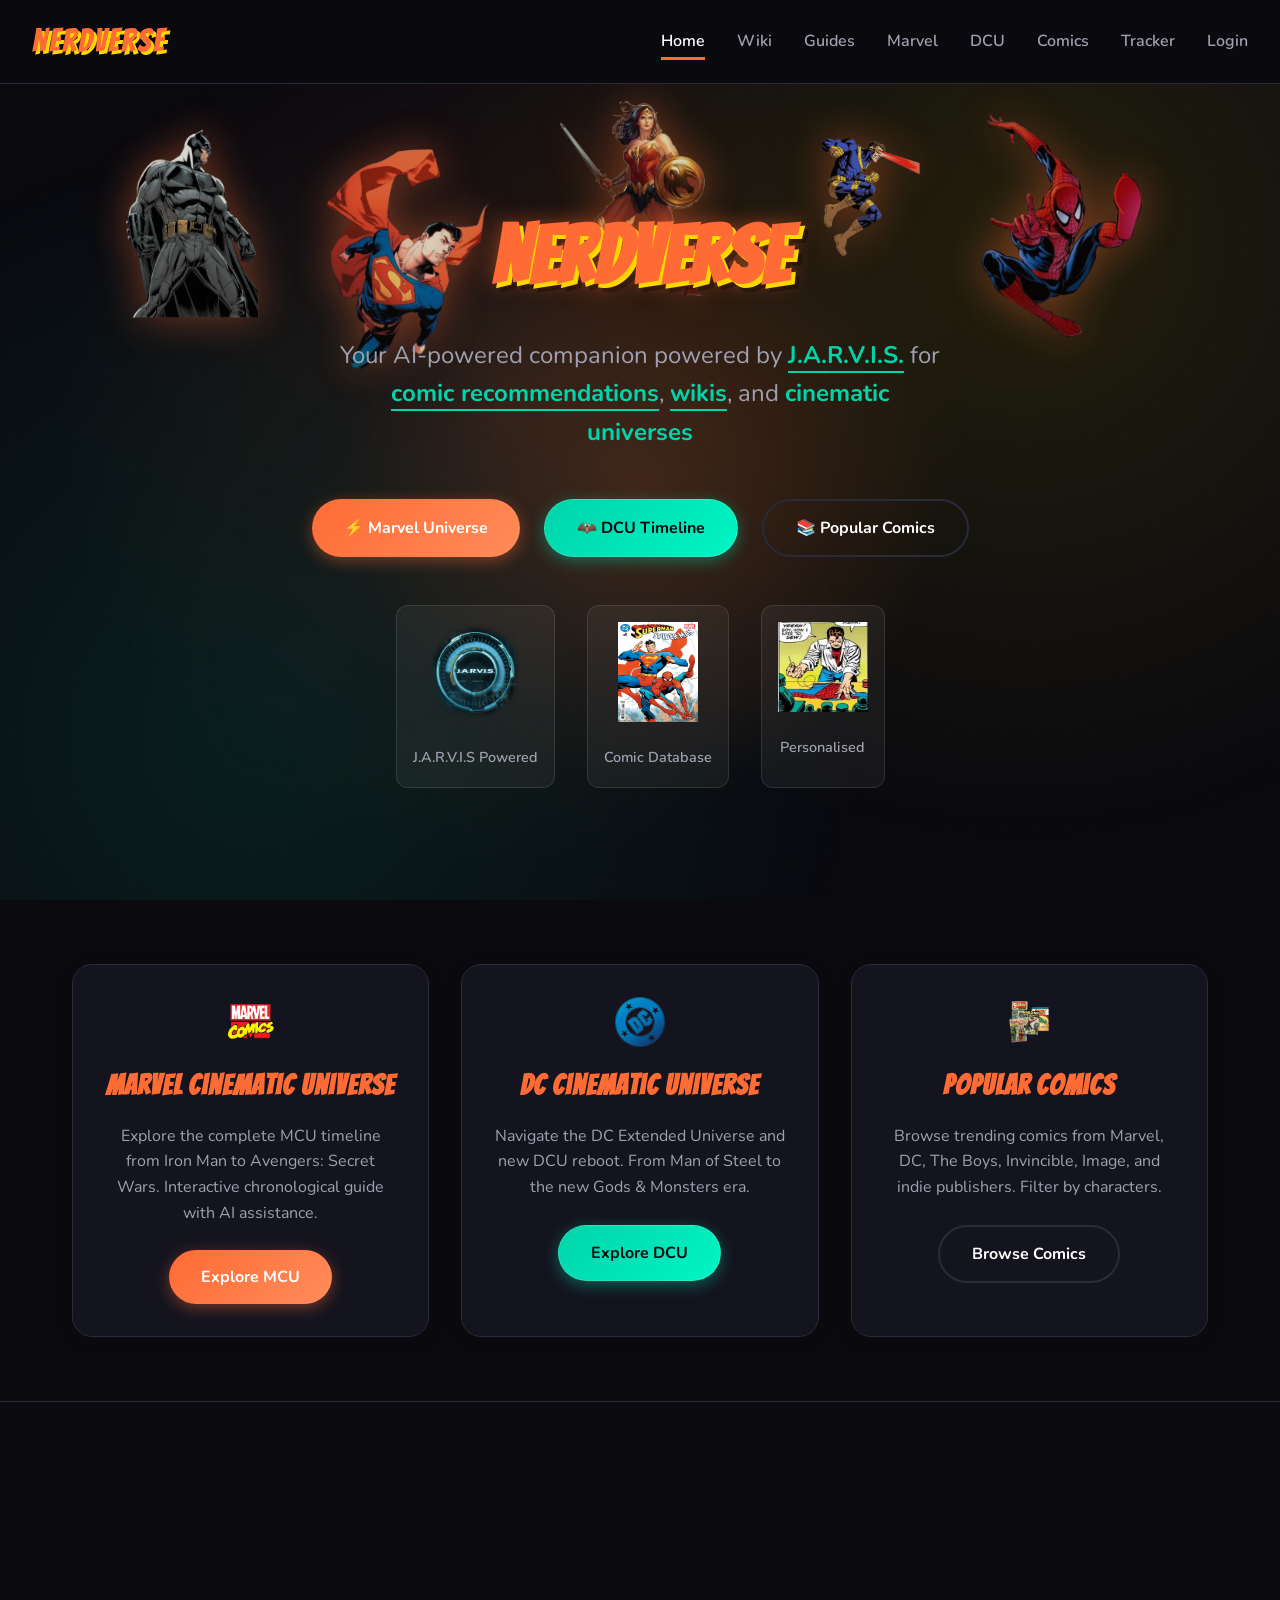
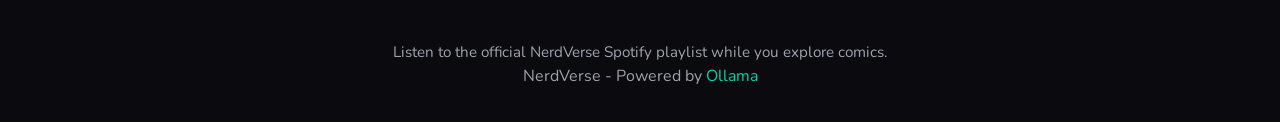
==== commit 88a85444: "change dcu assistant to oracle" ====
--- a/index.html
+++ b/index.html
@@ -81,7 +81,7 @@
                 </div>
                 <div class="stat">
                     <span class="stat-number"><img src="icons/suit.png" width="90" height="90"></span>
-                    <span class="stat-label">Personalized</span>
+                    <span class="stat-label">Personalised</span>
                 </div>
             </div>
         </section>
